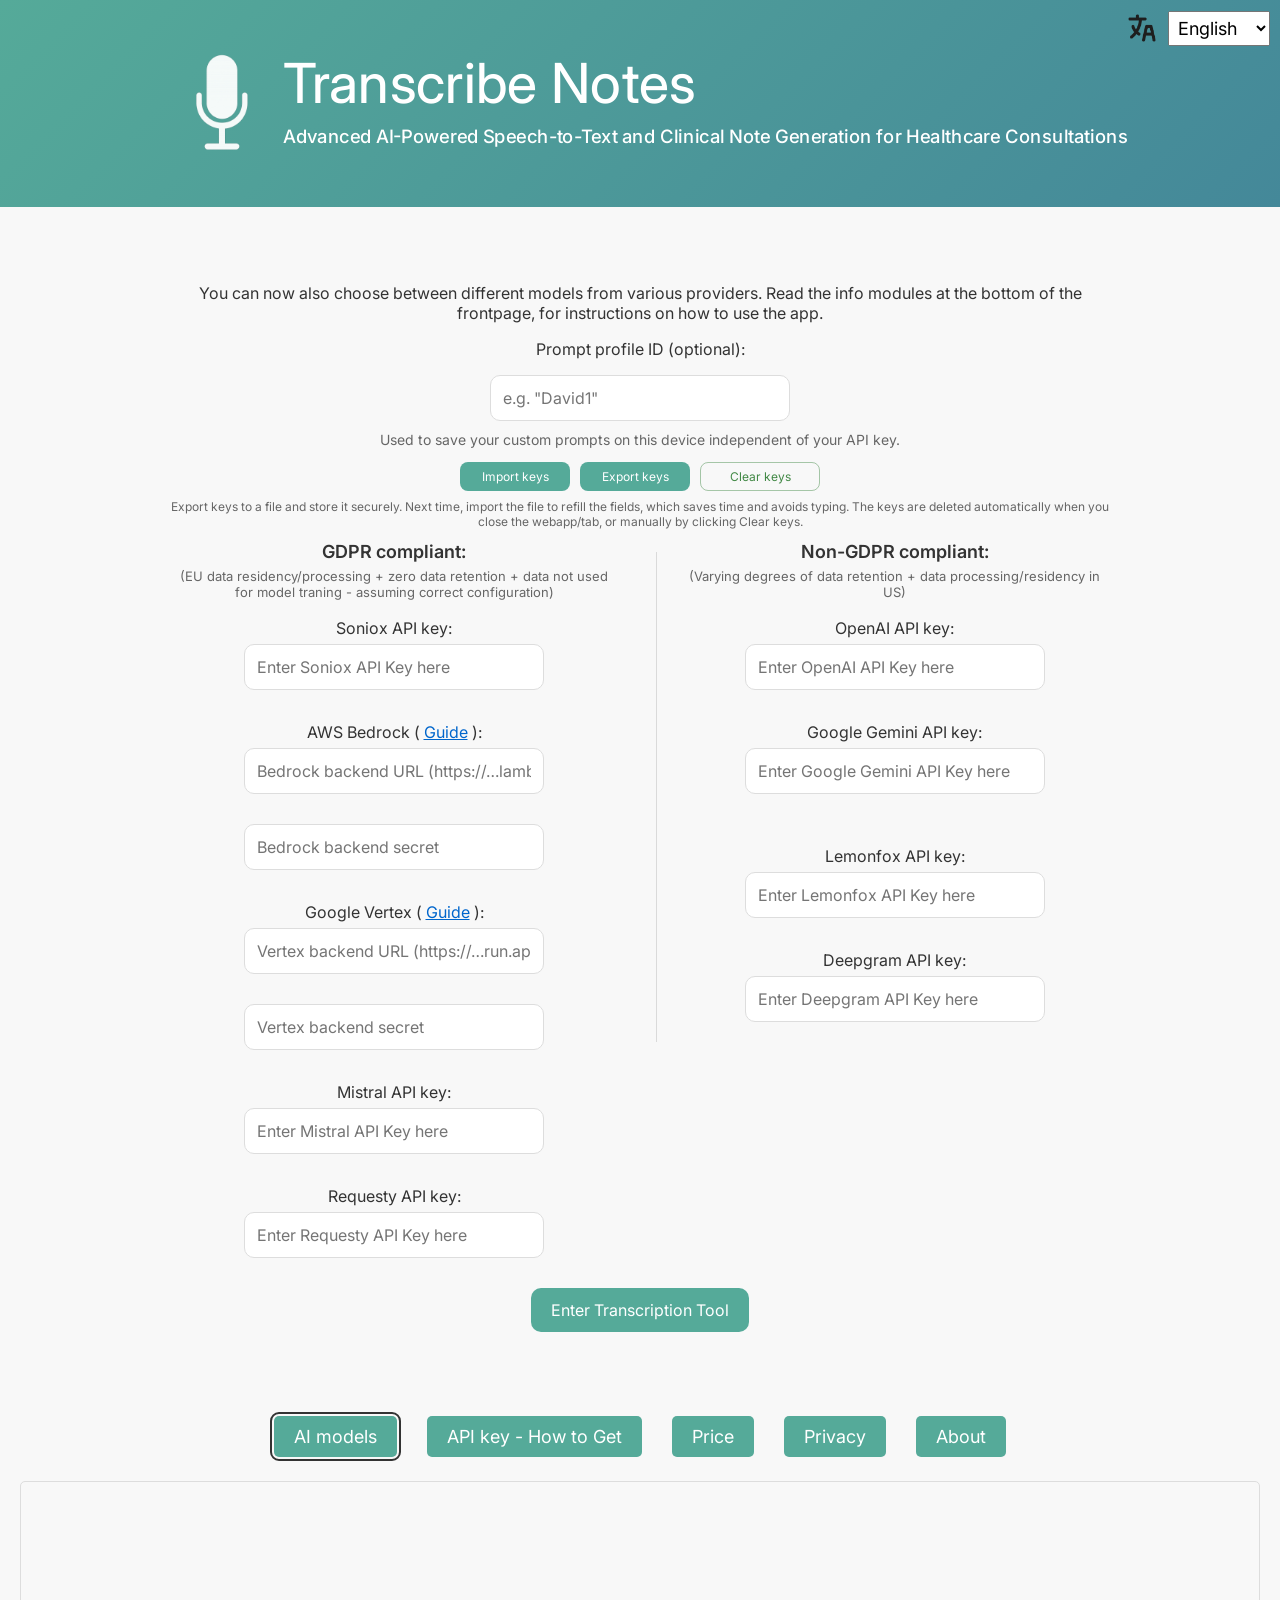
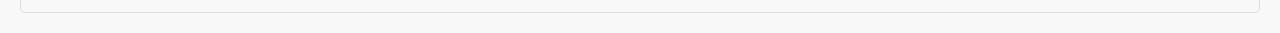
==== index.html @ f217d85d "Add files via upload" ====
<!DOCTYPE html>
<html lang="en">
<head>
  <meta property="og:title" content="Transcribe Notes">
  <meta property="og:description" content="Secure AI-powered transcription and note generation for healthcare consultation. No subscription, just pay per use.">
  <meta property="og:image" content="https://transcribe-notes.netlify.app/Preview.png">
  <meta property="og:url" content="https://transcribe-notes.netlify.app/">
  <meta property="og:type" content="website">
  <meta name="twitter:card" content="summary_large_image">
  <meta name="twitter:title" content="Transcribe Notes">
  <meta name="twitter:description" content="Secure AI-powered transcription and note generation for healthcare consultation. No subscription, just pay per use.">
  <meta name="twitter:image" content="https://transcribe-notes.netlify.app/Preview.png">
  <!-- New: Meta description for crawlers -->
  <meta name="description"
        content="Secure, AI-powered medical transcription and clinical note generation for healthcare professionals. Ideal for documenting hypertension, diabetes, COPD, and medication regimens." />

  <!-- New: Meta keywords (for legacy bidders) -->
  <meta name="keywords"
        content="medical transcription, clinical notes, AI for doctors, pharmaceutical, medications, hypertension, diabetes, COPD, healthcare professional, semaglutide, Ozempic, apixaban, Eliquis, lisdexamfetamine, Aduvanz, omalizumab, Xolair, fremanezumab, Ajovy, rivaroxaban, Xarelto, alirocumab, Praluent, methylphenidate, Ritalin, dapagliflozin, Forxiga, atorvastatin, Lipitor, mirabegron, Betmiga, methotrexate, Metex, valsartan, sakubitril, Entresto, empagliflozin, Jardiance, tree pollen, Itulazax, mesalazine, Asacol, grass pollen, Grazax, erenumab, Aimovig, metoprolol, Selo-Zok, formoterol, glykopyrroniumbromid"/>
  <meta charset="UTF-8">
  <meta name="viewport" content="width=device-width, initial-scale=1.0">
  <meta name="google-site-verification" content="googlecbb704de00a7add2" />
  <title id="page-title">Transcribe Notes – AI Medical Transcription & Clinical Notes for Doctors</title>


  <!-- Import Google Fonts -->
  <link rel="icon" href="./favicon.ico" sizes="any">
  
  <link rel="icon" type="image/png" href="./favicon-16x16.png" sizes="16x16">
  <link rel="apple-touch-icon" href="./apple-touch-icon.png">
  <link href="https://fonts.googleapis.com/css2?family=Vollkorn&display=swap" rel="stylesheet">
  <link href="https://fonts.googleapis.com/css2?family=Roboto:wght@300;400;500&family=Merriweather:wght@300;400&display=swap" rel="stylesheet">
  <link href="https://fonts.googleapis.com/css2?family=Inter:wght@600;700;800&display=swap" rel="stylesheet">
  <link href="https://fonts.googleapis.com/css2?family=Raleway:wght@300&display=swap" rel="stylesheet">
  <link href="https://fonts.googleapis.com/css2?family=Montserrat:wght@600;700;800&display=swap" rel="stylesheet">
  <link href="https://fonts.googleapis.com/css2?family=Inter:wght@400;500;600;700;800&display=swap" rel="stylesheet">
  <link href="https://fonts.googleapis.com/css2?family=Poppins:wght@600;700;800&display=swap" rel="stylesheet">
  <!-- New: JSON-LD schema for medical/pharma context -->
  <script type="application/ld+json">
  {
    "@context": "https://schema.org",
  "@graph": [
      {
        "@type": "Organization",
        "@id": "https://transcribe-notes.netlify.app/#organization",
        "name": "Transcribe Notes",
        "url": "https://transcribe-notes.netlify.app/"
      },
      {
        "@type": "WebSite",
        "@id": "https://transcribe-notes.netlify.app/#website",
        "url": "https://transcribe-notes.netlify.app/",
        "name": "Transcribe Notes",
      "publisher": {
          "@id": "https://transcribe-notes.netlify.app/#organization"
        }
      },
      {
        "@type": "MedicalWebPage",
        "@id": "https://transcribe-notes.netlify.app/#medicalwebpage",
        "url": "https://transcribe-notes.netlify.app/",
        "name": "Transcribe Notes – Medical Transcription for Clinicians",
        "description": "An AI-powered medical transcription and clinical note tool for doctors, covering conditions like hypertension, diabetes, COPD, and medication management."
      },
      {
        "@type": "SoftwareApplication",
        "@id": "https://transcribe-notes.netlify.app/#software",
        "name": "Transcribe Notes",
        "applicationCategory": "MedicalApplication",
        "operatingSystem": "All",
        "description": "Secure AI-powered medical transcription and note generation for healthcare professionals. Supports documentation of medications such as Atorvastatin, Metformin, Seretide.",
        "url": "https://transcribe-notes.netlify.app/",
        "author": {
          "@id": "https://transcribe-notes.netlify.app/#organization"
        },
        "offers": {
          "@type": "Offer",
          "price": "0.00",
         "priceCurrency": "USD"
        },
        "audience": {
         "@type": "Audience",
          "audienceType": "Healthcare Professional"
        },
        "keywords": "semaglutide, Ozempic, apixaban, Eliquis, lisdexamfetamine, Aduvanz, omalizumab, Xolair, fremanezumab, Ajovy, rivaroxaban, Xarelto, alirocumab, Praluent, methylphenidate, Ritalin, dapagliflozin, Forxiga, atorvastatin, Lipitor, mirabegron, Betmiga, methotrexate, Metex, valsartan, sakubitril, Entresto, empagliflozin, Jardiance, tree pollen, Itulazax, mesalazine, Asacol, grass pollen, Grazax, erenumab, Aimovig, metoprolol, Selo-Zok, formoterol"
      }
    ]
  }
  </script>
  <style>
    /* Base styles */
    body {
      font-family: 'Inter', 'Roboto', sans-serif;
      font-weight: 400;
      background-color: #f8f8f8;
      color: #333;
      margin: 0;
      padding: 0;
      text-align: center;
      position: relative;
    }

    /* Make all form UI use the same font as the page text */
    input, select, textarea, button {
      font-family: inherit;
      font-weight: 400;
    }

    /* Most “field header” labels should not look bold */
    label {
      font-family: inherit;
      font-weight: 400;
    }
    header {
      background: linear-gradient(135deg, #5a9 0%, #489 100%);
      color: #fff;
      padding: 40px 20px;
      text-align: center;
      position: relative;
    }

    .header-center {
      display: inline-grid;
      grid-template-columns: auto auto auto; /* mic | title | spacer */
      column-gap: 12px; /* adjust “snugness” here */
      align-items: center;
      position: relative;
      left: 65px; /* move the whole group right; tweak value */
      top: 9px;   /* move the whole group DOWN; tweak value */
      transform: scale(1.15); /* change this: 1.00 normal, 1.05, 1.10, etc */
      transform-origin: center;
    }
    .title-block {
      display: inline-block;
      text-align: left;
      max-width: 900px;
    }
    header h1 {
      font-family: 'Inter', 'Roboto', sans-serif;
      font-weight: 450;
      font-size: 48px;
      line-height: 1.05;
      margin: 0;
      letter-spacing: 0.2px;
    }
    header p {
      font-family: 'Inter', 'Roboto', sans-serif;
      font-weight: 500;
      margin-top: 10px;
    }
    .header-mic {
      width: 82px; /* adjust size here */
      height: auto;
      opacity: 0.95;
      pointer-events: none;
      user-select: none;
    }
    .header-mic-spacer {
      width: 82px; /* adjust size here */
      height: 1px;
    }

    @media (max-width: 850px) {
      .header-mic, .header-mic-spacer { display: none; }
    }
    /* Language Icon & Dropdown */
    #lang-container {
      position: absolute;
      top: 10px;
      right: 10px;
      display: flex;
      align-items: center;
      z-index: 1000;
    }
.accordion-header:first-child {
  outline: 2px solid #333;
  outline-offset: 2px;
}
    #lang-container img {
      width: 36px;
      height: 36px;
      margin-right: 8px;
    }
    #lang-select {
      padding: 5px;
      font-size: 18px;
    }
    .container {
      max-width: 960px;
      margin: 40px auto;
      padding: 20px;
    }
    p {
      font-size: 16px;
    }
    input[type="text"] {
      width: 300px;
      padding: 12px;
      border: 1px solid #ddd;
      border-radius: 10px;
      font-size: 16px;
      box-sizing: border-box;
      margin-bottom: 20px;
    }
    input[type="text"]:focus {
      border-color: #66afe9;
      box-shadow: 0 0 8px rgba(102,175,233,0.6);
      outline: none;
    }
    /* Mask sensitive fields with dots without changing visual appearance */
    input.masked-input {
      -webkit-text-security: disc;
      text-security: disc;
    }

    /* Provider credentials: 2-column layout */
    .provider-columns {
      display: flex;
      justify-content: center;
      align-items: flex-start;
      gap: 32px;
      margin-top: 10px;
    }
    fieldset.provider-column {
      flex: 0 1 460px;
      box-sizing: border-box;
      margin: 0;
      padding: 0 16px;
      border: 0; /* remove default fieldset border */
      min-width: 0; /* prevents overflow in flex containers */
    }
    fieldset.provider-column legend {
      padding: 0;
      margin: 0 0 6px;
      font-size: 18px;
      font-weight: 600;
    }
    .provider-column.non-gdpr {
      border-left: 1px solid rgba(0, 0, 0, 0.12);
      padding-left: 32px;
    }    
    .provider-column .column-footnote {
      margin: 0 0 18px;
      font-size: 13px;
      color: #666;
    }
    .provider-column p {
      margin: 12px 0 6px;
    }
    .credentials-row {
      display: flex;
      gap: 10px;
      flex-wrap: wrap;
      justify-content: center;
    }
    @media (max-width: 900px) {
      .provider-columns {
        flex-direction: column;
        gap: 18px;
      }
      fieldset.provider-column {
        flex-basis: auto;
        max-width: 100%;
      }
      .provider-column.non-gdpr {
        border-left: 0;
        padding-left: 16px;
        border-top: 1px solid rgba(0, 0, 0, 0.12);
        padding-top: 18px;
      }
    }
    button {
      background-color: #5a9;
      color: #fff;
      border: none;
      border-radius: 10px;
      padding: 12px 20px;
      font-size: 16px;
      cursor: pointer;
      transition: background-color 0.3s, transform 0.1s;
      margin: 10px;
    }
    button:hover {
      background-color: #489;
    }
    button:active {
      transform: scale(0.98);
    }
    .keys-io-row {
      display: flex;
      gap: 10px;
      flex-wrap: wrap;
      justify-content: center;
      margin: 10px 0 0 0;
    }
    .keys-io-row button {
      margin: 0; /* override the global 10px to keep the row tight */
    }
    /* Smaller Import/Export buttons only */
    .keys-io-btn {
      padding: 6px 10px;
      font-size: 12px;
      border-radius: 8px;
      min-width: 110px;
    }

    /* Compact Import/Export Keys modals */
    #importKeysModalBackdrop,
    #exportKeysModalBackdrop {
      display: none;
      position: fixed;
      inset: 0;
      background: rgba(0, 0, 0, 0.35);
      z-index: 3500;
      align-items: center;
      justify-content: center;
      padding: 16px;
    }
    #importKeysModalBackdrop.active,
    #exportKeysModalBackdrop.active {
      display: flex;
    }
    #importKeysModal,
    #exportKeysModal {
      width: min(92vw, 460px);
      background: #fff;
      border: 1px solid #ddd;
      border-radius: 14px;
      box-shadow: 0 12px 30px rgba(0, 0, 0, 0.25);
      padding: 14px 16px 16px;
      text-align: left;
    }
    #importKeysModal .mini-modal__header,
    #exportKeysModal .mini-modal__header {
      display: flex;
      align-items: center;
      justify-content: space-between;
      gap: 12px;
      margin-bottom: 10px;
    }
    #importKeysModalTitle,
    #exportKeysModalTitle {
      font-family: inherit;
      font-size: 16px;
      font-weight: 700;
      margin: 0;
    }
    #importKeysModalX,
    #exportKeysModalX {
      border: none;
      background: transparent;
      cursor: pointer;
      font-size: 26px;
      line-height: 1;
      padding: 0 6px;
      color: #d11;
    }
    .mini-modal__option {
      display: block;
      width: 100%;
      text-align: left;
      margin: 0;
    }
    .mini-modal__help {
      margin: 6px 0 12px;
      font-size: 12px;
      color: #555;
      line-height: 1.35;
    }
    .mini-modal__notice {
      margin: 0 0 12px;
      padding: 10px 11px;
      border: 1px solid rgba(72, 153, 153, 0.35);
      border-radius: 10px;
      background: rgba(85, 170, 153, 0.08);
      color: #35484a;
      font-size: 12px;
      line-height: 1.4;
    }
    .mini-modal__field-label {
      display: block;
      margin: 9px 0 5px;
      font-size: 12px;
      color: #444;
    }
    .mini-modal__password {
      width: 100%;
      box-sizing: border-box;
      border: 1px solid #ccc;
      border-radius: 10px;
      padding: 10px;
      font: inherit;
      font-size: 14px;
    }
    .mini-modal__password:focus {
      border-color: #66afe9;
      box-shadow: 0 0 6px rgba(102, 175, 233, 0.45);
      outline: none;
    }
    #importKeysJsonText {
      width: 100%;
      box-sizing: border-box;
      border: 1px solid #ccc;
      border-radius: 10px;
      padding: 10px;
      font-family: ui-monospace, SFMono-Regular, Menlo, Monaco, Consolas, "Liberation Mono", "Courier New", monospace;
      font-size: 12px;
      resize: vertical;
      min-height: 110px;
      max-height: 240px;
    }
    .mini-modal__actions {
      display: flex;
      gap: 10px;
      justify-content: flex-end;
      margin-top: 12px;
      flex-wrap: wrap;
    }
    /* Discreet "ghost" button for Clear keys */
    .keys-io-btn--ghost-green {
      background: transparent;
      color: #2e7d32;
      border: 1px solid rgba(46, 125, 50, 0.45);
      display: inline-flex;
      align-items: center;
      justify-content: center;
      gap: 6px;
      min-width: 120px;
      opacity: 0.9;
    }
    .keys-io-btn--ghost-green:hover {
      /* Overrides the global button:hover background */
      background-color: rgba(46, 125, 50, 0.10);
      opacity: 1;
    }
    .keys-io-btn--ghost-green .btn-icon {
      font-size: 14px;
      line-height: 1;
    }
    #keysIoHint {
      font-size: 12px;
      color: #666;
      margin-top: 8px;
    }
    #keysIoStatus {
      font-size: 12px;
      margin-top: 6px;
    }
    .ad-revenue-message {
      margin-top: 20px;
      font-size: 18px;
      font-weight: bold;
      color: #555;
      display: none !important; /* TEMP: hide ad-revenue message */
    }
   /* New Horizontal Accordion (Tabbed Interface) */
    .accordion {
      margin: 20px auto;
      /* make this section wider so 5 tabs fit without wrapping/scrolling */
      max-width: 1280px;              /* tweak: 1100 / 1200 / 1400 */
      width: calc(100% - 40px);       /* keeps nice side padding on small screens */
    }
    .accordion-headers {
      display: flex;
      justify-content: center;
      gap: 10px;
      margin-bottom: 10px;
     flex-wrap: nowrap;           /* keep all 5 on ONE line */
     overflow-x: auto;            /* if too tight, scroll instead of wrapping */
     -webkit-overflow-scrolling: touch;
     padding: 4px 0;              /* tiny vertical breathing room */
    }
    .accordion-header {
      background-color: #5a9;
      color: #fff;
      padding: 10px 20px;
      border: none;
      cursor: pointer;
      font-size: 18px;
      border-radius: 5px;
      transition: background-color 0.3s;
    white-space: nowrap;
    flex: 0 0 auto;
    }

    /* Slightly tighter tabs on smaller screens */
    @media (max-width: 900px) {
      .accordion-header {
        padding: 8px 14px;
        font-size: 16px;
      }
    }
    .accordion-header:hover {
      background-color: #489;
    }
    .accordion-header.active {
      background-color: #489;
    }
    /* New CSS for the API Guide Button */
    #apiGuideButton {
      border: 2px solid #333;
      box-shadow: 0 0 4px rgba(0, 0, 0, 0.1);
    }
    .accordion-content-container {
      border: 1px solid #ddd;
      border-radius: 5px;
      padding: 15px;
      text-align: left;
      min-height: 100px;
    }
    .accordion-hidden-content {
      display: none;
   }
  
    /* AWS Bedrock Guide Modal (opened from the "Guide" link next to AWS Bedrock) */
    #bedrockGuideView {
      display: none;
      position: fixed;
      top: 10%;
      left: 10%;
      width: 80%;
      height: 80%;
      background: white;
      border: 2px solid #ccc;
      padding: 20px;
      overflow-y: auto;
      z-index: 3000;
      text-align: left; /* override body { text-align: center; } */
    }
    #bedrockGuideView.active {
      display: block;
    }
    #bedrockGuideView .header-row {
      display: flex;
      align-items: center;
      justify-content: space-between;
      gap: 12px;
      position: sticky;
      top: 0;
      background: white;
      padding-bottom: 10px;
      margin-bottom: 10px;
      border-bottom: 1px solid #eee;
    }
    #bedrockGuideClose {
      /* Keep the close button visible while scrolling inside the modal */
      position: sticky;
      top: 12px;
      float: right;
      font-size: 30px;
      line-height: 1;
      border: none;
      background: transparent;
      color: #d11;            /* RED so it's visible on white */
      cursor: pointer;
      padding: 0 6px;
      margin: 0;              /* global button adds margin */
      z-index: 3001;          /* ensure it's above content */
    }
    /* Prevent the floated close button from affecting the layout below */
    #bedrockGuideHeading {
      clear: both;
    }
    #bedrockGuideClose:hover {
      opacity: 0.8;
    }
    #bedrockGuideText {
      white-space: pre-wrap;
      font-family: 'Inter', 'Roboto', sans-serif;
      font-size: 14px;
      line-height: 1.4;
      margin: 0;
      text-align: left; /* ensure wrapped lines start at left edge */
     }

    /* Inline "Guide" buttons should look like links (and must NOT navigate / change hash) */
    .inline-guide-link {
      background: transparent;
      border: 0;
      padding: 0;
      margin: 0;
      border-radius: 0;
      color: #06c;
      text-decoration: underline;
      cursor: pointer;
      font: inherit;
      line-height: inherit;
      transition: none;
    }
    .inline-guide-link:hover { opacity: 0.85; }

    /* Google Vertex Guide Modal (opened from the "Guide" link next to Google Vertex) */
    #vertexGuideView {
      display: none;
      position: fixed;
      top: 10%;
      left: 10%;
      width: 80%;
      height: 80%;
      background: white;
      border: 2px solid #ccc;
      padding: 20px;
      overflow-y: auto;
      z-index: 3002;
      text-align: left; /* override body { text-align: center; } */
    }
    #vertexGuideView.active {
      display: block;
    }
    #vertexGuideClose {
      position: sticky;
      top: 12px;
      float: right;
      font-size: 30px;
      line-height: 1;
      border: none;
      background: transparent;
      color: #d11;
      cursor: pointer;
      padding: 0 6px;
      margin: 0;
      z-index: 3003;
    }
    #vertexGuideClose:hover {
      opacity: 0.8;
    }
    #vertexGuideText {
      white-space: pre-wrap;
      font-family: inherit;
      font-size: 14px;
      line-height: 1.4;
      margin: 0;
      text-align: left; /* ensure wrapped lines start at left edge */
    }

</style>
 
</head>
<body>
  <script>
    // OAuth popup callback. The authorization code is returned only to the
    // same-origin opener and is exchanged there with PKCE (no client secret).
    (() => {
      const params = new URLSearchParams(window.location.search);
      const state = params.get("state") || "";
      const isMicrosoftCallback = state.startsWith("whisper-ms-") &&
        (params.has("code") || params.has("error"));
      if (!isMicrosoftCallback || !window.opener || window.opener === window) return;

      window.opener.postMessage({
        type: "whisper-microsoft-oauth-callback",
        state,
        code: params.get("code") || "",
        error: params.get("error") || "",
        errorDescription: params.get("error_description") || ""
      }, window.location.origin);
      window.close();
    })();
  </script>

  <!-- Language Dropdown -->
  <div id="lang-container">
    <img src="language-icon.png" alt="Language Icon">
    <select id="lang-select">
      <option value="en">English</option>
      <option value="no">Norsk</option>
      <option value="sv">Svenska</option>
      <option value="de">Deutsch</option>
      <option value="fr">Français</option>
      <option value="it">Italiano</option>
    </select>
  </div>
  
  <header>    
    <div class="header-center">
      <img class="header-mic" src="mic-icon.png" alt="" aria-hidden="true">
      <div class="title-block">
        <h1 id="header-title">Transcribe Notes</h1>
        <p id="header-subtitle">Advanced AI-Powered Speech-to-Text & Clinical Note Generation for Healthcare Consultations</p>
      </div>
      <div class="header-mic-spacer" aria-hidden="true"></div>
    </div>
  </header>
  
  <div class="container">
    <!-- This text is replaced by the language file (e.g. "Dont have an API-key yet? ...") -->
    <p id="start-text">To get started, please enter your OpenAI API key:</p>

    <!-- New: Prompt Profile ID (optional) -->
    <p id="prompt-profile-label">Prompt profile ID (optional):</p>
    <input
      type="text"
      id="promptProfileInput"
      placeholder='e.g. "David1"'
      autocomplete="off"
    >
    <p id="prompt-profile-hint" style="font-size: 14px; color: #666; margin-top: -10px;">
      Used to save your custom prompts on this device, independent of your API key.
    </p>

    <div class="keys-io-row">
      <button type="button" id="importKeysBtn" class="keys-io-btn">Import keys</button>
      <button type="button" id="exportKeysBtn" class="keys-io-btn">Export keys</button>
      <button
        type="button"
        id="clearKeysBtn"
        class="keys-io-btn keys-io-btn--ghost-green"
        title="Clears key/secret/url fields (does not affect Prompt profile)"
      >
        <span>Clear keys</span>
      </button>
      <input type="file" id="importKeysFile" accept="application/json" style="display:none">
    </div>

    <!-- Compact Export Keys modal -->
    <div id="exportKeysModalBackdrop" aria-hidden="true">
      <div id="exportKeysModal" role="dialog" aria-modal="true" aria-labelledby="exportKeysModalTitle">
        <div class="mini-modal__header">
          <div id="exportKeysModalTitle">Export keys</div>
          <button type="button" id="exportKeysModalX" aria-label="Close">×</button>
        </div>

        <div id="exportKeysModalChoice">
          <button type="button" id="exportChoiceJson" class="keys-io-btn mini-modal__option">
            Export as JSON file
          </button>
          <div class="mini-modal__help">
            Saves the same JSON file as before on this device. The file contains readable keys, so store it securely.
          </div>

          <button type="button" id="exportChoiceOneDrive" class="keys-io-btn mini-modal__option">
            Export to my OneDrive
          </button>
          <div class="mini-modal__help">
            Sign in with your personal Microsoft account. The keys are encrypted in this browser before one backup file is saved in your own OneDrive. A new export replaces the previous OneDrive backup.
          </div>
        </div>

        <div id="exportKeysModalOneDrive" style="display:none">
          <div class="mini-modal__notice">
            Create a separate encryption password. It is never uploaded or stored by this app. If you forget it, the OneDrive backup cannot be restored. Saving again replaces any previous backup.
          </div>
          <label class="mini-modal__field-label" for="exportOneDrivePassword">Encryption password (minimum 10 characters)</label>
          <input type="password" id="exportOneDrivePassword" class="mini-modal__password" autocomplete="new-password">
          <label class="mini-modal__field-label" for="exportOneDrivePasswordConfirm">Repeat password</label>
          <input type="password" id="exportOneDrivePasswordConfirm" class="mini-modal__password" autocomplete="new-password">
          <div class="mini-modal__actions">
            <button type="button" id="exportOneDriveSaveBtn" class="keys-io-btn">Save to OneDrive</button>
            <button type="button" id="exportOneDriveBackBtn" class="keys-io-btn keys-io-btn--ghost-green">Back</button>
          </div>
        </div>
      </div>
    </div>

    <!-- Compact Import Keys modal -->
    <div id="importKeysModalBackdrop" aria-hidden="true">
      <div id="importKeysModal" role="dialog" aria-modal="true" aria-labelledby="importKeysModalTitle">
        <div class="mini-modal__header">
          <div id="importKeysModalTitle">Import keys</div>
          <button type="button" id="importKeysModalX" aria-label="Close">×</button>
        </div>

        <!-- Step 1: Choose JSON or OneDrive -->
        <div id="importKeysModalChoice">
          <button type="button" id="importChoiceJson" class="keys-io-btn mini-modal__option">
            Import from JSON
          </button>
          <div class="mini-modal__help">
            Use the existing method: choose a keys JSON file from this device or paste its contents.
          </div>

          <button type="button" id="importChoiceOneDrive" class="keys-io-btn mini-modal__option">
            Import from my OneDrive
          </button>
          <div class="mini-modal__help">
            Sign in with the same personal Microsoft account and enter the encryption password. You must previously have exported a backup to OneDrive.
          </div>
        </div>

        <!-- Step 2a: Existing JSON choices -->
        <div id="importKeysModalJsonChoice" style="display:none">
          <button type="button" id="importChoiceFile" class="keys-io-btn mini-modal__option">
            Choose JSON file
          </button>
          <div class="mini-modal__help">
            Choose a keys .json file from this device. Keys are stored only in this tab (session storage).
          </div>

          <button type="button" id="importChoicePaste" class="keys-io-btn mini-modal__option">
            Paste JSON content
          </button>
          <div class="mini-modal__help">
            Open the JSON in Dropbox or a similar service, copy the contents and paste it here.
          </div>
          <div class="mini-modal__actions">
            <button type="button" id="importJsonBackBtn" class="keys-io-btn keys-io-btn--ghost-green">Back</button>
          </div>
        </div>

        <!-- Step 2b: Paste JSON -->
        <div id="importKeysModalPaste" style="display:none">
          <textarea id="importKeysJsonText" placeholder='Paste JSON here (example: {"data": {...}})'></textarea>
          <div class="mini-modal__actions">
            <button type="button" id="importKeysFetchBtn" class="keys-io-btn">Fetch</button>
            <button type="button" id="importPasteBackBtn" class="keys-io-btn keys-io-btn--ghost-green">Back</button>
          </div>
        </div>

        <!-- Step 2c: Encrypted OneDrive backup -->
        <div id="importKeysModalOneDrive" style="display:none">
          <div class="mini-modal__notice">
            This downloads the encrypted backup from your own OneDrive. A OneDrive backup must already have been created from Export keys. The password is used only in this browser.
          </div>
          <label class="mini-modal__field-label" for="importOneDrivePassword">Encryption password</label>
          <input type="password" id="importOneDrivePassword" class="mini-modal__password" autocomplete="current-password">
          <div class="mini-modal__actions">
            <button type="button" id="importOneDriveFetchBtn" class="keys-io-btn">Import from OneDrive</button>
            <button type="button" id="importOneDriveBackBtn" class="keys-io-btn keys-io-btn--ghost-green">Back</button>
          </div>
        </div>
      </div>
    </div>
    <p id="keysIoHint">
      Export keys to a file and store it securely. Next time, import the file to refill the fields, which saves time and avoids retyping.
    </p>
    <p id="keysIoStatus" aria-live="polite"></p>

    <!-- Provider credentials (two columns) -->
    <div class="provider-columns" id="provider-columns">
      <!-- GDPR compliant -->
      <fieldset class="provider-column gdpr">
        <legend><span id="gdpr-column-title">GDPR compliant:</span></legend>
        <p class="column-footnote" id="gdpr-column-footnote">(Full EU data residency/processing + zero data retention)</p>

        <!-- New (Phase 1): Optional Soniox API Key -->
        <p id="soniox-text">Soniox API key:</p>
        <input type="text" id="sonioxKeyInput" placeholder="Enter Soniox API Key here" autocomplete="off" class="masked-input">
        <br>
      
        <!-- New: AWS Bedrock proxy configuration (per-user) -->
        <p id="bedrock-text">
          AWS Bedrock (
          <button
            type="button"
            id="bedrock-guide-link"
            class="inline-guide-link"
          >Guide</button>
          ):
        </p>
        <div class="credentials-row">
          <input
            type="text"
            id="bedrockBackendUrlInput"
            placeholder="Bedrock backend URL (https://…lambda-url.eu-north-1.on.aws/)"
            autocomplete="off"
            class="masked-input"
          >
          <input
            type="text"
            id="bedrockBackendSecretInput"
            placeholder="Bedrock backend secret"
            autocomplete="off"
            class="masked-input"
          >
        </div>

        <!-- New: Vertex Cloud Run configuration (per-user) -->
        <p id="vertex-text">
          Google Vertex (
          <button
            type="button"
            id="vertex-guide-link"
            class="inline-guide-link"
          >Guide</button>
          ):
        </p>
        <div class="credentials-row">
          <input
            type="text"
            id="vertexBackendUrlInput"
            placeholder="Vertex backend URL (https://…run.app)"
            autocomplete="off"
            class="masked-input"
          >
          <input
            type="text"
            id="vertexBackendSecretInput"
            placeholder="Vertex backend secret"
            autocomplete="off"
            class="masked-input"
          >
        </div>
        <!-- New: Optional Mistral (Voxtral) API Key -->
        <p id="mistral-text">Mistral API key:</p>
        <input type="text" id="mistralKeyInput" placeholder="Enter Mistral API Key here" autocomplete="off" class="masked-input">
        <br>

        <!-- Optional Requesty API Key (EU router; used for Claude Opus 5 Stockholm + other EU-hosted models) -->
        <p id="requesty-text">Requesty API key:</p>
        <input type="text" id="requestyKeyInput" placeholder="Enter Requesty API Key here" autocomplete="off" class="masked-input">
        <br>
      </fieldset>

      <!-- Non-GDPR compliant -->
      <fieldset class="provider-column non-gdpr">
        <legend><span id="nongdpr-column-title">Non-GDPR compliant:</span></legend>
        <p class="column-footnote" id="nongdpr-column-footnote">(Varying degrees of data retention + data processing/residency in US)</p>

        <!-- New explicit label above the OpenAI field -->
        <p id="openai-label">OpenAI API key:</p>
        <input type="text" id="apiKeyInput" placeholder="Enter API Key here" autocomplete="off" class="masked-input">
        <br>

        <!-- New: Optional Google Gemini / Vertex Credentials -->
        <p id="gemini-text">Google Gemini API key:</p>
        <div class="credentials-row">
          <input
            type="text"
            id="geminiKeyInput"
            placeholder="Enter Google Gemini API Key here"
            autocomplete="off"
            class="masked-input"
          >
        </div>
        <br>

        <!-- New: Optional Lemonfox API Key -->
        <p id="lemonfox-text">Lemonfox API key:</p>
        <input type="text" id="lemonfoxKeyInput" placeholder="Enter Lemonfox API Key here" autocomplete="off" class="masked-input">
        <br>
      
        <!-- New: Optional Deepgram API Key -->
        <p id="deepgram-text">Deepgram API key:</p>
        <input type="text" id="deepgramKeyInput" placeholder="Enter Deepgram API Key here" autocomplete="off" class="masked-input">
        <br>
      </fieldset>
    </div>
    
    <button id="enterTranscriptionBtn">Enter Transcription Tool</button>
    <br>
    <p class="ad-revenue-message" id="ad-revenue-message">
      As this website is free to use and relies solely on ad revenue, please consent to personalized ads to help support the service.
    </p>
    <div id="offerText"></div>
  </div>

  <!-- New Horizontal Accordion -->
  <div class="accordion">
    <div class="accordion-headers">
      <button class="accordion-header" data-content-id="modelsModalText">AI-models</button>
      <button class="accordion-header" data-content-id="guide-p1">API Guide</button>
      <button class="accordion-header" data-content-id="priceModalText">Price Information</button>
      <button class="accordion-header" data-content-id="securityModalText">Security Information</button>
      <button class="accordion-header" data-content-id="aboutModalText">About</button>
    </div>
    <div class="accordion-content-container">
      <!-- Active content will be displayed here -->
    </div>
  </div>

  <!-- Hidden Content Containers for Accordion -->
  <div id="modelsModalText" class="accordion-hidden-content">
    <!-- AI-models content (placeholder) -->
    <div id="modelsModalText-content">test, test</div>
  </div>
  <div id="guide-p1" class="accordion-hidden-content">
    <!-- API Guide content will be injected here -->
    <div id="guide-p1-content"></div>
  </div>
  <div id="priceModalText" class="accordion-hidden-content">
    <!-- Price Information content will be injected here -->
    <div id="priceModalText-content"></div>
  </div>
  <div id="securityModalText" class="accordion-hidden-content">
    <!-- Security Information content will be injected here -->
    <div id="securityModalText-content"></div>
  </div>
  <div id="aboutModalText" class="accordion-hidden-content">
    <!-- About content will be injected here -->
    <div id="aboutModalText-content"></div>
  </div>

  <!-- Inline Script for API Key Handling and Consent -->
  <script type="module">
    import { PromptManager } from "./js/promptManager.js";

    // Helper function to set a cookie
    function setCookie(name, value, days) {
      var expires = "";
      if (days) {
        var date = new Date();
        date.setTime(date.getTime() + (days*24*60*60*1000));
        expires = "; expires=" + date.toUTCString();
      }
      document.cookie = name + "=" + (value || "")  + expires + "; path=/";
    }

    // Phase 1: Store all keys on click; keep OpenAI as default user_api_key (no validation).
    (function wireEnterButtonOnce() {
      var btn = document.getElementById("enterTranscriptionBtn");
      if (!btn) return;
      if (btn._multiKeyWired) return;  // guard against double-binding
      btn._multiKeyWired = true;

      btn.addEventListener("click", function () {
        var promptProfileId      = ((document.getElementById("promptProfileInput")      || {}).value || "").trim();
        var openaiKey            = ((document.getElementById("apiKeyInput")             || {}).value || "").trim();
        var sonioxKey            = ((document.getElementById("sonioxKeyInput")          || {}).value || "").trim();
        var lemonKey             = ((document.getElementById("lemonfoxKeyInput")        || {}).value || "").trim();
        var mistralKey           = ((document.getElementById("mistralKeyInput")         || {}).value || "").trim();
        var deepgramKey          = ((document.getElementById("deepgramKeyInput")        || {}).value || "").trim();
        var geminiKey            = ((document.getElementById("geminiKeyInput")           || {}).value || "").trim();
        var requestyKey          = ((document.getElementById("requestyKeyInput")         || {}).value || "").trim();
        var vertexBackendUrl     = ((document.getElementById("vertexBackendUrlInput")    || {}).value || "").trim();
        var vertexBackendSecret  = ((document.getElementById("vertexBackendSecretInput") || {}).value || "").trim();
        var bedrockBackendUrl   = ((document.getElementById("bedrockBackendUrlInput")   || {}).value || "").trim();
        var bedrockBackendSecret= ((document.getElementById("bedrockBackendSecretInput")|| {}).value || "").trim();


        // Store all keys (even if empty) for later provider selection
        sessionStorage.setItem("openai_api_key", openaiKey);
        sessionStorage.setItem("soniox_api_key", sonioxKey);
        sessionStorage.setItem("lemonfox_api_key", lemonKey);
        sessionStorage.setItem("mistral_api_key", mistralKey);
        sessionStorage.setItem("deepgram_api_key", deepgramKey);
        sessionStorage.setItem("gemini_api_key", geminiKey);
        sessionStorage.setItem("requesty_api_key", requestyKey);
        sessionStorage.setItem("vertex_backend_url", vertexBackendUrl);
        sessionStorage.setItem("vertex_backend_secret", vertexBackendSecret);
        sessionStorage.setItem("bedrock_backend_url", bedrockBackendUrl);
        sessionStorage.setItem("bedrock_backend_secret", bedrockBackendSecret);
        
        // Back-compat: default active key remains OpenAI for now
        sessionStorage.setItem("user_api_key", openaiKey);

        // Consent cookie (kept as before, but now only set once here)
        setCookie("user_consent", "accepted", 365);


        // Prompt profile persistence + legacy prompt migration are centralized in PromptManager.
        // Important: do this AFTER storing sessionStorage.openai_api_key so legacy migration
        // can read the correct legacy namespace if the user is moving from key-scoped prompts.
        try {
          if (typeof PromptManager?.commitPromptProfileInput === "function") {
            PromptManager.commitPromptProfileInput(promptProfileId);
          } else if (typeof PromptManager?.setPromptProfileId === "function") {
            PromptManager.setPromptProfileId(promptProfileId);
          } else if (promptProfileId) {
            localStorage.setItem("prompt_profile_id", promptProfileId);
          } else {
            localStorage.removeItem("prompt_profile_id");
          }
        } catch {}
        
        // Proceed to the transcription tool regardless of empties
        window.location.href = "transcribe.html";
      });
    })();

  document.addEventListener("DOMContentLoaded", function() {
    const enterTranscriptionBtn    = document.getElementById("enterTranscriptionBtn");
    const promptProfileInput       = document.getElementById("promptProfileInput");
    const apiKeyInput              = document.getElementById("apiKeyInput");
    const sonioxKeyInput           = document.getElementById("sonioxKeyInput");
    const lemonfoxKeyInput         = document.getElementById("lemonfoxKeyInput");
    const mistralKeyInput          = document.getElementById("mistralKeyInput");
    const deepgramKeyInput         = document.getElementById("deepgramKeyInput");
    const geminiKeyInput           = document.getElementById("geminiKeyInput");
    const requestyKeyInput         = document.getElementById("requestyKeyInput");
    const vertexBackendUrlInput    = document.getElementById("vertexBackendUrlInput");
    const vertexBackendSecretInput = document.getElementById("vertexBackendSecretInput");
    const bedrockBackendUrlInput    = document.getElementById("bedrockBackendUrlInput");
    const bedrockBackendSecretInput = document.getElementById("bedrockBackendSecretInput");

    // 0) Hydrate prompt profile input from centralized PromptManager storage (device persistent)
    if (promptProfileInput) {
      try {
        if (typeof PromptManager?.hydratePromptProfileInput === "function") {
          PromptManager.hydratePromptProfileInput(promptProfileInput);
        } else {
          const storedProfile = (typeof PromptManager?.getPromptProfileId === "function")
            ? (PromptManager.getPromptProfileId() || "").trim()
            : ((localStorage.getItem("prompt_profile_id") || "").trim());
          if (storedProfile && !promptProfileInput.value) promptProfileInput.value = storedProfile;
        }
      } catch {}
    }


    // 1) Prefill all fields from sessionStorage (keys only live for this tab)
    if (apiKeyInput) {
      const storedOpenai = sessionStorage.getItem("openai_api_key") || "";
      if (storedOpenai && !apiKeyInput.value) apiKeyInput.value = storedOpenai;
    }
    if (sonioxKeyInput) {
      const storedSoniox = sessionStorage.getItem("soniox_api_key") || "";
      if (storedSoniox && !sonioxKeyInput.value) sonioxKeyInput.value = storedSoniox;
    }
    if (lemonfoxKeyInput) {
      const storedLemon = sessionStorage.getItem("lemonfox_api_key") || "";
      if (storedLemon && !lemonfoxKeyInput.value) lemonfoxKeyInput.value = storedLemon;
    }
    if (mistralKeyInput) {
      const storedMistral = sessionStorage.getItem("mistral_api_key") || "";
      if (storedMistral && !mistralKeyInput.value) mistralKeyInput.value = storedMistral;
    }
    if (deepgramKeyInput) {
      const storedDeepgram = sessionStorage.getItem("deepgram_api_key") || "";
      if (storedDeepgram && !deepgramKeyInput.value) deepgramKeyInput.value = storedDeepgram;
    }
    if (geminiKeyInput) {
      const storedGemini = sessionStorage.getItem("gemini_api_key") || "";
      if (storedGemini && !geminiKeyInput.value) geminiKeyInput.value = storedGemini;
    }
    if (requestyKeyInput) {
      const storedRequesty = sessionStorage.getItem("requesty_api_key") || "";
      if (storedRequesty && !requestyKeyInput.value) requestyKeyInput.value = storedRequesty;
    }
    // Vertex backend URL / secret
    if (vertexBackendUrlInput) {
      const storedUrl = sessionStorage.getItem("vertex_backend_url") || "";
      if (storedUrl && !vertexBackendUrlInput.value) vertexBackendUrlInput.value = storedUrl;
    }
    if (vertexBackendSecretInput) {
      const storedSecret = sessionStorage.getItem("vertex_backend_secret") || "";
      if (storedSecret && !vertexBackendSecretInput.value) vertexBackendSecretInput.value = storedSecret;
    }

    // Bedrock backend URL / secret
    if (bedrockBackendUrlInput) {
      const storedUrl = sessionStorage.getItem("bedrock_backend_url") || "";
      if (storedUrl && !bedrockBackendUrlInput.value) bedrockBackendUrlInput.value = storedUrl;
    }
    if (bedrockBackendSecretInput) {
      const storedSecret = sessionStorage.getItem("bedrock_backend_secret") || "";
      if (storedSecret && !bedrockBackendSecretInput.value) bedrockBackendSecretInput.value = storedSecret;
    }

    // Import/Export key bundles: existing JSON flow + encrypted OneDrive backup.
    const exportKeysBtn  = document.getElementById("exportKeysBtn");
    const importKeysBtn  = document.getElementById("importKeysBtn");
    const clearKeysBtn   = document.getElementById("clearKeysBtn");
    const importKeysFile = document.getElementById("importKeysFile");
    const keysIoStatus   = document.getElementById("keysIoStatus");

    const MICROSOFT_CLIENT_ID = "bec616c7-9967-4a96-b169-7cd2be16e9ac";
    const MICROSOFT_AUTHORITY = "https://login.microsoftonline.com/consumers/oauth2/v2.0";
    const MICROSOFT_SCOPES = ["Files.ReadWrite.AppFolder"];
    const ONEDRIVE_BACKUP_FILENAME = "whisper-keys-backup.enc.json";
    const ONEDRIVE_BACKUP_SCHEMA = "whisper.keys.onedrive.encrypted";
    const ONEDRIVE_BACKUP_VERSION = 1;
    const ONEDRIVE_KDF_ITERATIONS = 250000;

    const KEY_FIELDS = [
      { id: "apiKeyInput",               storageKey: "openai_api_key" },
      { id: "sonioxKeyInput",            storageKey: "soniox_api_key" },
      { id: "lemonfoxKeyInput",          storageKey: "lemonfox_api_key" },
      { id: "mistralKeyInput",           storageKey: "mistral_api_key" },
      { id: "deepgramKeyInput",          storageKey: "deepgram_api_key" },
      { id: "geminiKeyInput",            storageKey: "gemini_api_key" },
      { id: "requestyKeyInput",          storageKey: "requesty_api_key" },
      { id: "vertexBackendUrlInput",     storageKey: "vertex_backend_url" },
      { id: "vertexBackendSecretInput",  storageKey: "vertex_backend_secret" },
      { id: "bedrockBackendUrlInput",    storageKey: "bedrock_backend_url" },
      { id: "bedrockBackendSecretInput", storageKey: "bedrock_backend_secret" }
    ];

    function setKeysIoStatus(message, isError) {
      if (!keysIoStatus) return;
      keysIoStatus.textContent = message || "";
      keysIoStatus.style.color = isError ? "#b00020" : "#2e7d32";
    }

    function buildKeyBundle() {
      const data = {};
      KEY_FIELDS.forEach(({ id, storageKey }) => {
        const el = document.getElementById(id);
        const val = (el && typeof el.value === "string") ? el.value.trim() : "";
        data[storageKey] = val;
      });
      return {
        schema: "whisper-dev.keys",
        version: 1,
        createdAt: new Date().toISOString(),
        data
      };
    }

    function applyKeyBundle(bundle) {
      if (!bundle) throw new Error("Empty file");

      // Support both {data:{...}} and legacy flat {openai_api_key:"..."} shapes.
      const data = (bundle.data && typeof bundle.data === "object") ? bundle.data : bundle;

      KEY_FIELDS.forEach(({ id, storageKey }) => {
        if (!(storageKey in data)) return;
        const el = document.getElementById(id);
        if (el && typeof data[storageKey] === "string") {
          el.value = data[storageKey];
        }
        try { sessionStorage.setItem(storageKey, (data[storageKey] || "").toString()); } catch {}
      });

      // Back-compat: default active key remains OpenAI.
      try { sessionStorage.setItem("user_api_key", (data.openai_api_key || "").toString()); } catch {}
    }

    function clearAllKeyFields() {
      const ok = window.confirm(
        "Clear all key/secret/url fields and remove them from this tab’s session-storage?"
      );
      if (!ok) return;

      KEY_FIELDS.forEach(({ id, storageKey }) => {
        const el = document.getElementById(id);
        if (el && typeof el.value === "string") el.value = "";
        try { sessionStorage.removeItem(storageKey); } catch {}
      });
      try { sessionStorage.removeItem("user_api_key"); } catch {}
      setKeysIoStatus("Cleared keys from fields and session.", false);
    }

    async function exportKeysToJsonFile() {
      const pretty = JSON.stringify(buildKeyBundle(), null, 2);
      const now = new Date();
      const y = now.getFullYear();
      const m = String(now.getMonth() + 1).padStart(2, "0");
      const d = String(now.getDate()).padStart(2, "0");
      const filename = `whisper-keys-${y}${m}${d}.json`;

      if (typeof window.showSaveFilePicker === "function") {
        const handle = await window.showSaveFilePicker({
          suggestedName: filename,
          types: [{ description: "JSON", accept: { "application/json": [".json"] } }]
        });
        const writable = await handle.createWritable();
        await writable.write(pretty);
        await writable.close();
      } else {
        const blob = new Blob([pretty], { type: "application/json" });
        const url = URL.createObjectURL(blob);
        const a = document.createElement("a");
        a.href = url;
        a.download = filename;
        document.body.appendChild(a);
        a.click();
        a.remove();
        URL.revokeObjectURL(url);
      }
      setKeysIoStatus("Exported keys file. Store it somewhere safe.", false);
    }

    function bytesToBase64(bytes) {
      let binary = "";
      const chunkSize = 0x8000;
      for (let i = 0; i < bytes.length; i += chunkSize) {
        binary += String.fromCharCode(...bytes.subarray(i, i + chunkSize));
      }
      return btoa(binary);
    }

    function base64ToBytes(value) {
      const binary = atob(value);
      const bytes = new Uint8Array(binary.length);
      for (let i = 0; i < binary.length; i += 1) bytes[i] = binary.charCodeAt(i);
      return bytes;
    }

    function bytesToBase64Url(bytes) {
      return bytesToBase64(bytes).replace(/\+/g, "-").replace(/\//g, "_").replace(/=+$/g, "");
    }

    function randomBytes(length) {
      const bytes = new Uint8Array(length);
      crypto.getRandomValues(bytes);
      return bytes;
    }

    async function deriveOneDriveKey(password, salt, iterations, usages) {
      const encoder = new TextEncoder();
      const keyMaterial = await crypto.subtle.importKey(
        "raw",
        encoder.encode(password),
        "PBKDF2",
        false,
        ["deriveKey"]
      );
      return crypto.subtle.deriveKey(
        { name: "PBKDF2", salt, iterations, hash: "SHA-256" },
        keyMaterial,
        { name: "AES-GCM", length: 256 },
        false,
        usages
      );
    }

    async function encryptKeyBundleForOneDrive(bundle, password) {
      if (!window.isSecureContext || !crypto.subtle) {
        throw new Error("Secure browser encryption is unavailable on this page.");
      }
      const encoder = new TextEncoder();
      const salt = randomBytes(16);
      const iv = randomBytes(12);
      const key = await deriveOneDriveKey(password, salt, ONEDRIVE_KDF_ITERATIONS, ["encrypt"]);
      const aad = encoder.encode(`${ONEDRIVE_BACKUP_SCHEMA}:${ONEDRIVE_BACKUP_VERSION}`);
      const ciphertext = await crypto.subtle.encrypt(
        { name: "AES-GCM", iv, additionalData: aad },
        key,
        encoder.encode(JSON.stringify(bundle))
      );

      return {
        schema: ONEDRIVE_BACKUP_SCHEMA,
        version: ONEDRIVE_BACKUP_VERSION,
        createdAt: new Date().toISOString(),
        encryption: {
          algorithm: "AES-256-GCM",
          kdf: "PBKDF2-SHA-256",
          iterations: ONEDRIVE_KDF_ITERATIONS,
          salt: bytesToBase64(salt),
          iv: bytesToBase64(iv)
        },
        ciphertext: bytesToBase64(new Uint8Array(ciphertext))
      };
    }

    async function decryptKeyBundleFromOneDrive(container, password) {
      if (!container || container.schema !== ONEDRIVE_BACKUP_SCHEMA ||
          container.version !== ONEDRIVE_BACKUP_VERSION || !container.encryption) {
        throw new Error("The OneDrive backup has an unsupported format.");
      }

      const iterations = Number(container.encryption.iterations);
      if (!Number.isInteger(iterations) || iterations < 100000 || iterations > 1000000) {
        throw new Error("The OneDrive backup has invalid encryption settings.");
      }

      try {
        const decoder = new TextDecoder();
        const encoder = new TextEncoder();
        const salt = base64ToBytes(container.encryption.salt);
        const iv = base64ToBytes(container.encryption.iv);
        if (salt.length !== 16 || iv.length !== 12) throw new Error("Invalid encryption parameters");
        const key = await deriveOneDriveKey(password, salt, iterations, ["decrypt"]);
        const aad = encoder.encode(`${ONEDRIVE_BACKUP_SCHEMA}:${ONEDRIVE_BACKUP_VERSION}`);
        const plaintext = await crypto.subtle.decrypt(
          { name: "AES-GCM", iv, additionalData: aad },
          key,
          base64ToBytes(container.ciphertext)
        );
        return JSON.parse(decoder.decode(plaintext));
      } catch {
        throw new Error("Incorrect password or damaged OneDrive backup.");
      }
    }

    function getMicrosoftRedirectUri() {
      // Always use the containing folder, so both /WhisperAzure/ and /Whisper-dev/
      // match the registered SPA redirect URIs even if index.html is shown explicitly.
      const pathname = window.location.pathname;
      const folderPath = pathname.endsWith("/")
        ? pathname
        : pathname.slice(0, pathname.lastIndexOf("/") + 1);
      return window.location.origin + folderPath;
    }

    async function requestMicrosoftAccessToken() {
      // Open immediately while this call still has a trusted click gesture.
      const popup = window.open("", "whisperMicrosoftSignIn", "popup=yes,width=520,height=720");
      if (!popup) throw new Error("Microsoft sign-in was blocked. Allow pop-ups and try again.");

      try {
        popup.document.title = "Microsoft sign-in";
        popup.document.body.textContent = "Opening Microsoft sign-in…";
      } catch {}

      try {
        const verifier = bytesToBase64Url(randomBytes(64));
        const challengeBytes = new Uint8Array(
          await crypto.subtle.digest("SHA-256", new TextEncoder().encode(verifier))
        );
        const challenge = bytesToBase64Url(challengeBytes);
        const state = `whisper-ms-${bytesToBase64Url(randomBytes(24))}`;
        const redirectUri = getMicrosoftRedirectUri();
        const authUrl = new URL(`${MICROSOFT_AUTHORITY}/authorize`);
        authUrl.search = new URLSearchParams({
          client_id: MICROSOFT_CLIENT_ID,
          response_type: "code",
          redirect_uri: redirectUri,
          response_mode: "query",
          scope: MICROSOFT_SCOPES.join(" "),
          state,
          code_challenge: challenge,
          code_challenge_method: "S256",
          prompt: "select_account"
        }).toString();

        return await new Promise((resolve, reject) => {
          let settled = false;
          const timeoutId = window.setTimeout(() => finish(new Error("Microsoft sign-in timed out.")), 120000);
          const closedPollId = window.setInterval(() => {
            if (popup.closed) finish(new Error("Microsoft sign-in was closed before completion."));
          }, 500);

          function cleanup() {
            window.clearTimeout(timeoutId);
            window.clearInterval(closedPollId);
            window.removeEventListener("message", onMessage);
            try { if (!popup.closed) popup.close(); } catch {}
          }

          function finish(error, token) {
            if (settled) return;
            settled = true;
            cleanup();
            if (error) reject(error);
            else resolve(token);
          }

          async function onMessage(event) {
            const data = event.data || {};
            if (event.origin !== window.location.origin ||
                data.type !== "whisper-microsoft-oauth-callback" || data.state !== state) return;

            if (settled) return;
            settled = true;
            cleanup();

            if (data.error) {
              reject(new Error(data.errorDescription || data.error));
              return;
            }

            try {
              const tokenResponse = await fetch(`${MICROSOFT_AUTHORITY}/token`, {
                method: "POST",
                headers: { "Content-Type": "application/x-www-form-urlencoded" },
                body: new URLSearchParams({
                  client_id: MICROSOFT_CLIENT_ID,
                  grant_type: "authorization_code",
                  code: data.code,
                  redirect_uri: redirectUri,
                  code_verifier: verifier,
                  scope: MICROSOFT_SCOPES.join(" ")
                })
              });
              const tokenData = await tokenResponse.json();
              if (!tokenResponse.ok || !tokenData.access_token) {
                throw new Error(tokenData.error_description || "Microsoft did not return an access token.");
              }
              resolve(tokenData.access_token);
            } catch (error) {
              reject(error);
            }
          }

          window.addEventListener("message", onMessage);
          try {
            popup.location.replace(authUrl.toString());
          } catch (error) {
            finish(error);
          }
        });
      } catch (error) {
        try { if (!popup.closed) popup.close(); } catch {}
        throw error;
      }
    }

    async function graphRequest(accessToken, path, options = {}) {
      const headers = new Headers(options.headers || {});
      headers.set("Authorization", `Bearer ${accessToken}`);
      const response = await fetch(`https://graph.microsoft.com/v1.0${path}`, {
        ...options,
        headers,
        cache: "no-store"
      });
      if (!response.ok) {
        let message = `Microsoft Graph error (${response.status})`;
        try {
          const details = await response.clone().json();
          message = details?.error?.message || message;
        } catch {}
        const error = new Error(message);
        error.status = response.status;
        throw error;
      }
      return response;
    }

    async function uploadEncryptedBackupToOneDrive(accessToken, encryptedBackup) {
      // Accessing approot creates/locates this app's isolated folder in the signed-in user's OneDrive.
      await graphRequest(accessToken, "/me/drive/special/approot");
      await graphRequest(
        accessToken,
        `/me/drive/special/approot:/${ONEDRIVE_BACKUP_FILENAME}:/content`,
        {
          method: "PUT",
          headers: { "Content-Type": "application/json" },
          body: JSON.stringify(encryptedBackup)
        }
      );
    }

    async function downloadEncryptedBackupFromOneDrive(accessToken) {
      try {
        await graphRequest(accessToken, "/me/drive/special/approot");
        const response = await graphRequest(
          accessToken,
          `/me/drive/special/approot:/${ONEDRIVE_BACKUP_FILENAME}:/content`
        );
        const raw = await response.text();
        if (raw.length > 2000000) throw new Error("The OneDrive backup is unexpectedly large.");
        return JSON.parse(raw);
      } catch (error) {
        if (error && error.status === 404) {
          throw new Error("No OneDrive backup was found. Export keys to OneDrive first.");
        }
        if (error instanceof SyntaxError) throw new Error("The OneDrive backup is not valid JSON.");
        throw error;
      }
    }

    const exportModal = {
      backdrop: document.getElementById("exportKeysModalBackdrop"),
      card: document.getElementById("exportKeysModal"),
      close: document.getElementById("exportKeysModalX"),
      choice: document.getElementById("exportKeysModalChoice"),
      oneDrive: document.getElementById("exportKeysModalOneDrive"),
      json: document.getElementById("exportChoiceJson"),
      oneDriveChoice: document.getElementById("exportChoiceOneDrive"),
      password: document.getElementById("exportOneDrivePassword"),
      passwordConfirm: document.getElementById("exportOneDrivePasswordConfirm"),
      save: document.getElementById("exportOneDriveSaveBtn"),
      back: document.getElementById("exportOneDriveBackBtn")
    };

    const importModal = {
      backdrop: document.getElementById("importKeysModalBackdrop"),
      card: document.getElementById("importKeysModal"),
      close: document.getElementById("importKeysModalX"),
      choice: document.getElementById("importKeysModalChoice"),
      jsonChoice: document.getElementById("importKeysModalJsonChoice"),
      paste: document.getElementById("importKeysModalPaste"),
      oneDrive: document.getElementById("importKeysModalOneDrive"),
      json: document.getElementById("importChoiceJson"),
      oneDriveChoice: document.getElementById("importChoiceOneDrive"),
      file: document.getElementById("importChoiceFile"),
      pasteChoice: document.getElementById("importChoicePaste"),
      jsonBack: document.getElementById("importJsonBackBtn"),
      pasteBack: document.getElementById("importPasteBackBtn"),
      jsonText: document.getElementById("importKeysJsonText"),
      jsonFetch: document.getElementById("importKeysFetchBtn"),
      password: document.getElementById("importOneDrivePassword"),
      oneDriveFetch: document.getElementById("importOneDriveFetchBtn"),
      oneDriveBack: document.getElementById("importOneDriveBackBtn")
    };

    function showExportChoice() {
      if (exportModal.choice) exportModal.choice.style.display = "";
      if (exportModal.oneDrive) exportModal.oneDrive.style.display = "none";
      if (exportModal.password) exportModal.password.value = "";
      if (exportModal.passwordConfirm) exportModal.passwordConfirm.value = "";
    }

    function openExportModal() {
      if (!exportModal.backdrop) return;
      showExportChoice();
      exportModal.backdrop.classList.add("active");
      exportModal.backdrop.setAttribute("aria-hidden", "false");
      exportModal.json?.focus();
    }

    function closeExportModal() {
      if (!exportModal.backdrop) return;
      showExportChoice();
      exportModal.backdrop.classList.remove("active");
      exportModal.backdrop.setAttribute("aria-hidden", "true");
    }

    function showExportOneDrive() {
      if (exportModal.choice) exportModal.choice.style.display = "none";
      if (exportModal.oneDrive) exportModal.oneDrive.style.display = "";
      exportModal.password?.focus();
    }

    function showImportChoice() {
      if (importModal.choice) importModal.choice.style.display = "";
      if (importModal.jsonChoice) importModal.jsonChoice.style.display = "none";
      if (importModal.paste) importModal.paste.style.display = "none";
      if (importModal.oneDrive) importModal.oneDrive.style.display = "none";
      if (importModal.jsonText) importModal.jsonText.value = "";
      if (importModal.password) importModal.password.value = "";
    }

    function openImportModal() {
      if (!importModal.backdrop) return;
      showImportChoice();
      importModal.backdrop.classList.add("active");
      importModal.backdrop.setAttribute("aria-hidden", "false");
      importModal.json?.focus();
    }

    function closeImportModal() {
      if (!importModal.backdrop) return;
      showImportChoice();
      importModal.backdrop.classList.remove("active");
      importModal.backdrop.setAttribute("aria-hidden", "true");
    }

    function showImportJsonChoice() {
      if (importModal.choice) importModal.choice.style.display = "none";
      if (importModal.jsonChoice) importModal.jsonChoice.style.display = "";
      importModal.file?.focus();
    }

    function showImportPaste() {
      if (importModal.jsonChoice) importModal.jsonChoice.style.display = "none";
      if (importModal.paste) importModal.paste.style.display = "";
      importModal.jsonText?.focus();
    }

    function showImportOneDrive() {
      if (importModal.choice) importModal.choice.style.display = "none";
      if (importModal.oneDrive) importModal.oneDrive.style.display = "";
      importModal.password?.focus();
    }

    exportKeysBtn?.addEventListener("click", openExportModal);
    importKeysBtn?.addEventListener("click", openImportModal);
    clearKeysBtn?.addEventListener("click", clearAllKeyFields);

    exportModal.close?.addEventListener("click", closeExportModal);
    exportModal.back?.addEventListener("click", showExportChoice);
    exportModal.oneDriveChoice?.addEventListener("click", showExportOneDrive);
    exportModal.backdrop?.addEventListener("click", (event) => {
      if (event.target === exportModal.backdrop) closeExportModal();
    });

    exportModal.json?.addEventListener("click", async () => {
      closeExportModal();
      try {
        await exportKeysToJsonFile();
      } catch (error) {
        if (error && error.name === "AbortError") return;
        setKeysIoStatus("Export failed: " + (error?.message || "Unknown error"), true);
      }
    });

    exportModal.save?.addEventListener("click", async () => {
      const password = exportModal.password?.value || "";
      const confirmation = exportModal.passwordConfirm?.value || "";
      if (password.length < 10) {
        setKeysIoStatus("Use an encryption password with at least 10 characters.", true);
        exportModal.password?.focus();
        return;
      }
      if (password !== confirmation) {
        setKeysIoStatus("The two encryption passwords do not match.", true);
        exportModal.passwordConfirm?.focus();
        return;
      }
      if (!window.confirm("Save this encrypted backup to OneDrive? Any previous OneDrive backup will be replaced.")) return;

      const idleLabel = exportModal.save.textContent;
      exportModal.save.disabled = true;
      exportModal.save.textContent = "Saving…";
      setKeysIoStatus("Waiting for Microsoft sign-in…", false);
      try {
        const accessToken = await requestMicrosoftAccessToken();
        setKeysIoStatus("Encrypting and saving the backup…", false);
        const encrypted = await encryptKeyBundleForOneDrive(buildKeyBundle(), password);
        await uploadEncryptedBackupToOneDrive(accessToken, encrypted);
        closeExportModal();
        setKeysIoStatus("Encrypted OneDrive backup saved. Any previous backup was replaced.", false);
      } catch (error) {
        setKeysIoStatus("OneDrive export failed: " + (error?.message || "Unknown error"), true);
      } finally {
        if (exportModal.password) exportModal.password.value = "";
        if (exportModal.passwordConfirm) exportModal.passwordConfirm.value = "";
        exportModal.save.disabled = false;
        exportModal.save.textContent = idleLabel;
      }
    });

    importModal.close?.addEventListener("click", closeImportModal);
    importModal.json?.addEventListener("click", showImportJsonChoice);
    importModal.oneDriveChoice?.addEventListener("click", showImportOneDrive);
    importModal.jsonBack?.addEventListener("click", showImportChoice);
    importModal.pasteBack?.addEventListener("click", showImportJsonChoice);
    importModal.oneDriveBack?.addEventListener("click", showImportChoice);
    importModal.backdrop?.addEventListener("click", (event) => {
      if (event.target === importModal.backdrop) closeImportModal();
    });

    importModal.file?.addEventListener("click", () => {
      closeImportModal();
      importKeysFile.value = "";
      importKeysFile.click();
    });
    importModal.pasteChoice?.addEventListener("click", showImportPaste);

    importModal.jsonFetch?.addEventListener("click", () => {
      try {
        const raw = String(importModal.jsonText?.value || "").trim();
        if (!raw) {
          setKeysIoStatus("Paste JSON content first.", true);
          return;
        }
        applyKeyBundle(JSON.parse(raw));
        closeImportModal();
        setKeysIoStatus("Imported keys. Review the fields, then click Enter.", false);
      } catch {
        setKeysIoStatus("Import failed: invalid JSON content.", true);
      }
    });

    importModal.oneDriveFetch?.addEventListener("click", async () => {
      const password = importModal.password?.value || "";
      if (!password) {
        setKeysIoStatus("Enter the encryption password for your OneDrive backup.", true);
        importModal.password?.focus();
        return;
      }

      const idleLabel = importModal.oneDriveFetch.textContent;
      importModal.oneDriveFetch.disabled = true;
      importModal.oneDriveFetch.textContent = "Importing…";
      setKeysIoStatus("Waiting for Microsoft sign-in…", false);
      try {
        const accessToken = await requestMicrosoftAccessToken();
        setKeysIoStatus("Downloading and decrypting the backup…", false);
        const encrypted = await downloadEncryptedBackupFromOneDrive(accessToken);
        const bundle = await decryptKeyBundleFromOneDrive(encrypted, password);
        applyKeyBundle(bundle);
        closeImportModal();
        setKeysIoStatus("Imported keys from your OneDrive. Review the fields, then click Enter.", false);
      } catch (error) {
        setKeysIoStatus("OneDrive import failed: " + (error?.message || "Unknown error"), true);
      } finally {
        if (importModal.password) importModal.password.value = "";
        importModal.oneDriveFetch.disabled = false;
        importModal.oneDriveFetch.textContent = idleLabel;
      }
    });

    importKeysFile?.addEventListener("change", function () {
      const file = importKeysFile.files && importKeysFile.files[0];
      if (!file) return;

      const reader = new FileReader();
      reader.onerror = () => setKeysIoStatus("Import failed: could not read file.", true);
      reader.onload = () => {
        try {
          applyKeyBundle(JSON.parse(String(reader.result || "")));
          setKeysIoStatus("Imported keys. Review the fields, then click Enter.", false);
        } catch {
          setKeysIoStatus("Import failed: invalid JSON file.", true);
        }
      };
      reader.readAsText(file);
    });

    [exportModal.card, importModal.card].forEach((card) => {
      card?.addEventListener("keydown", (event) => {
        if (event.key === "Escape") {
          if (card === exportModal.card) closeExportModal();
          else closeImportModal();
        } else if (event.key === "Enter" && event.target?.tagName !== "TEXTAREA") {
          if (card === exportModal.card && exportModal.oneDrive?.style.display !== "none") {
            exportModal.save?.click();
          } else if (card === importModal.card && importModal.oneDrive?.style.display !== "none") {
            importModal.oneDriveFetch?.click();
          }
        }
        // Prevent the page-wide Enter shortcut from navigating away while a modal is active.
        event.stopPropagation();
      });
    });
  });
</script>

  <!-- AWS Bedrock Guide Modal -->
  <div id="bedrockGuideView" aria-hidden="true">
  <button id="bedrockGuideClose" type="button" aria-label="Close">&times;</button>
  <h3>AWS Bedrock setup guide</h3>
  <pre id="bedrockGuideText">Loading…</pre>
</div>

  <!-- Google Vertex Guide Modal -->
  <div id="vertexGuideView" aria-hidden="true">
    <button id="vertexGuideClose" type="button" aria-label="Close">&times;</button>
    <h3>Google Vertex setup guide</h3>
    <pre id="vertexGuideText">Loading…</pre>
  </div>


  <script type="module" src="./js/main-index.js"></script>

  <script>
    document.addEventListener("DOMContentLoaded", function() {

      // --- Analytics: log "Guide" clicks to Google Sheet (same endpoint as transcribe.html) ---
      let visitorId = localStorage.getItem('visitorId');
      if (!visitorId) {
        visitorId = (crypto.randomUUID && crypto.randomUUID()) ||
                    Math.random().toString(36).substr(2, 9);
        localStorage.setItem('visitorId', visitorId);
      }

      function logEvent(params = {}) {
        const baseUrl = 'https://script.google.com/macros/s/AKfycbz3bpMrPJXAtyNCIoj6h2v3GewLRF90dQeEpC81F_m9rNClLVMUuQEGVO8yinlhssc/exec';
        const qs = new URLSearchParams({
          visitorId,
          page: window.location.pathname,
          userAgent: navigator.userAgent,
          referrer: document.referrer,
          ...params
        }).toString();
        fetch(`${baseUrl}?${qs}`, { mode: 'no-cors', keepalive: true });
      }
      // AWS Bedrock "Guide" modal (opened from the link next to AWS Bedrock)
      const bedrockGuideLink = document.getElementById("bedrock-guide-link");
      const bedrockGuideView = document.getElementById("bedrockGuideView");
      const bedrockGuideClose = document.getElementById("bedrockGuideClose");
      const bedrockGuideTextEl = document.getElementById("bedrockGuideText");

      // Track which language we loaded last, so switching language loads the correct guide
        let bedrockGuideLoadedLang = null;

      function getCurrentLang() {
        // Your site already stores language here via initIndexLanguage()
        return localStorage.getItem("siteLanguage") || "en";
      }


      // Deep-link support for the AWS Bedrock guide modal.
      // If the page is opened with #bedrock-update-stack, automatically open the modal
      // and scroll to the "Update stack" section inside the guide text.
      function escapeHtml(str) {
        return String(str)
          .replace(/&/g, "&amp;")
          .replace(/</g, "&lt;")
          .replace(/>/g, "&gt;")
          .replace(/"/g, "&quot;")
          .replace(/'/g, "&#39;");
      }

      function renderBedrockGuideText(rawText) {
        if (!bedrockGuideTextEl) return;

        const wantsUpdateStack = (location.hash === "#bedrock-update-stack");

        // Default: keep it as plain text.
        if (!wantsUpdateStack) {
          bedrockGuideTextEl.textContent = rawText;
          return;
        }
      
        // Try to locate the relevant section header inside the guide.
        const patterns = [
          /\(cloudformation\)/i,
        ];

        let html = escapeHtml(rawText);
        let marked = false;

        for (const re of patterns) {
          const m = rawText.match(re);
          if (!m) continue;

          const needle = escapeHtml(m[0]);
          if (html.includes(needle)) {
            html = html.replace(needle, `<mark id="bedrock-update-stack">${needle}</mark>`);
            marked = true;
            break;
          }
        }

        bedrockGuideTextEl.innerHTML = html;

        // Scroll within the modal after the DOM updates.
        requestAnimationFrame(() => {
          const anchor = document.getElementById("bedrock-update-stack");
          if (anchor) {
            anchor.scrollIntoView({ block: "start" });
          } else if (bedrockGuideView) {
            // Fallback: scroll to the bottom if we couldn't find the section header.
            bedrockGuideView.scrollTop = bedrockGuideView.scrollHeight;
          }
        });
      }

      async function loadBedrockGuideForCurrentLanguage() {
        if (!bedrockGuideTextEl) return;

        const lang = getCurrentLang();
        if (bedrockGuideLoadedLang === lang) return;

        bedrockGuideTextEl.textContent = "Loading…";

        // Norwegian only when lang === "no". All other languages default to English.
        const candidates = (lang === "no")
          ? ["./bedrock-guide.no.txt", "./bedrock-guide.txt"]
          : ["./bedrock-guide.txt"];

        try {
          let loaded = false;
          for (const url of candidates) {
            const res = await fetch(url, { cache: "no-store" });
            if (!res.ok) continue;
            const txt = await res.text();
            renderBedrockGuideText(txt);
            loaded = true;
            break;
          }
          if (!loaded) throw new Error("No guide file could be loaded.");
          bedrockGuideLoadedLang = lang;
        } catch (err) {
          console.error("Failed to load bedrock guide text:", err);
          bedrockGuideTextEl.textContent =
            "Could not load the guide text.\n\n" +
            "If you are the site owner: make sure bedrock-guide.txt exists next to index.html (and optionally bedrock-guide.no.txt).";
          bedrockGuideLoadedLang = null;
        }
      }

      function openBedrockGuide() {
        if (!bedrockGuideView) return;
        bedrockGuideView.classList.add("active");
        bedrockGuideView.setAttribute("aria-hidden", "false");
        loadBedrockGuideForCurrentLanguage();
      }

      function closeBedrockGuide() {
        if (!bedrockGuideView) return;
        bedrockGuideView.classList.remove("active");
        bedrockGuideView.setAttribute("aria-hidden", "true");
      }

      if (bedrockGuideLink && bedrockGuideView) {
        bedrockGuideLink.addEventListener("click", (e) => {
          e.preventDefault();
          logEvent({ action: "AWS guide" });
          openBedrockGuide();
        });
      }

      if (bedrockGuideClose) {
        bedrockGuideClose.addEventListener("click", closeBedrockGuide);
      }

      document.addEventListener("keydown", (e) => {
        if (e.key === "Escape" && bedrockGuideView?.classList.contains("active")) {
          closeBedrockGuide();
        }
      });

      // Deep-link: open the Bedrock guide modal automatically when requested
      if (location.hash === "#bedrock-update-stack") {
        openBedrockGuide();
      }


      // Google Vertex "Guide" modal (opened from the link next to Google Vertex)
      const vertexGuideLink = document.getElementById("vertex-guide-link");
      const vertexGuideView = document.getElementById("vertexGuideView");
      const vertexGuideClose = document.getElementById("vertexGuideClose");
      const vertexGuideTextEl = document.getElementById("vertexGuideText");

      // Track which language we loaded last, so switching language loads the correct guide
      let vertexGuideLoadedLang = null;

      async function loadVertexGuideForCurrentLanguage() {
        if (!vertexGuideTextEl) return;

        const lang = getCurrentLang();
        if (vertexGuideLoadedLang === lang) return;

        vertexGuideTextEl.textContent = "Loading…";

        // Norwegian only when lang === "no". All other languages default to English.
        const candidates = (lang === "no")
          ? ["./vertex-guide.no.txt", "./vertex-guide.txt"]
          : ["./vertex-guide.txt"];

        try {
          let loaded = false;
          for (const url of candidates) {
            const res = await fetch(url, { cache: "no-store" });
            if (!res.ok) continue;
            vertexGuideTextEl.textContent = await res.text();
            loaded = true;
            break;
          }
          if (!loaded) throw new Error("No guide file could be loaded.");
          vertexGuideLoadedLang = lang;
        } catch (err) {
          console.error("Failed to load vertex guide text:", err);
          vertexGuideTextEl.textContent =
            "Could not load the guide text.\n\n" +
            "If you are the site owner: make sure vertex-guide.txt exists next to index.html (and optionally vertex-guide.no.txt).";
          vertexGuideLoadedLang = null;
        }
      }

      function openVertexGuide() {
        if (!vertexGuideView) return;
        vertexGuideView.classList.add("active");
        vertexGuideView.setAttribute("aria-hidden", "false");
        loadVertexGuideForCurrentLanguage();
      }

      function closeVertexGuide() {
        if (!vertexGuideView) return;
        vertexGuideView.classList.remove("active");
        vertexGuideView.setAttribute("aria-hidden", "true");
      }

      if (vertexGuideLink && vertexGuideView) {
        vertexGuideLink.addEventListener("click", (e) => {
          e.preventDefault();
          logEvent({ action: "Vertex Guide" });
          openVertexGuide();
        });
      }

      if (vertexGuideClose) {
        vertexGuideClose.addEventListener("click", closeVertexGuide);
      }

      document.addEventListener("keydown", (e) => {
        if (e.key === "Escape" && vertexGuideView?.classList.contains("active")) {
          closeVertexGuide();
        }
      });


      // If the user changes language while a guide modal is open, refresh the modal content
      // immediately (so they don't need to close/reopen).
      const langSelectEl = document.getElementById("lang-select");
      const refreshOpenGuidesForLanguage = () => {
        // Defer to the next frame so any other language-change handler can update storage/DOM first.
        requestAnimationFrame(() => {
          bedrockGuideLoadedLang = null;
          vertexGuideLoadedLang = null;

          if (bedrockGuideView?.classList.contains("active")) {
            loadBedrockGuideForCurrentLanguage();
          }
          if (vertexGuideView?.classList.contains("active")) {
            loadVertexGuideForCurrentLanguage();
          }
        });
      };
      langSelectEl?.addEventListener("change", refreshOpenGuidesForLanguage);
      // Some browsers/UI patterns can fire `input` earlier than `change` for selects.
      langSelectEl?.addEventListener("input", refreshOpenGuidesForLanguage);
      document.addEventListener("keydown", function(e) {
        // Check if the pressed key is "Enter"
        if (e.key === "Enter") {
          // Optionally, you can check if the active element is not an input, textarea, or editable element
          const btn = document.getElementById("enterTranscriptionBtn");
          if (btn) {
            btn.click();
          }
        }
      });
    });
  </script>
  
</body>
</html>
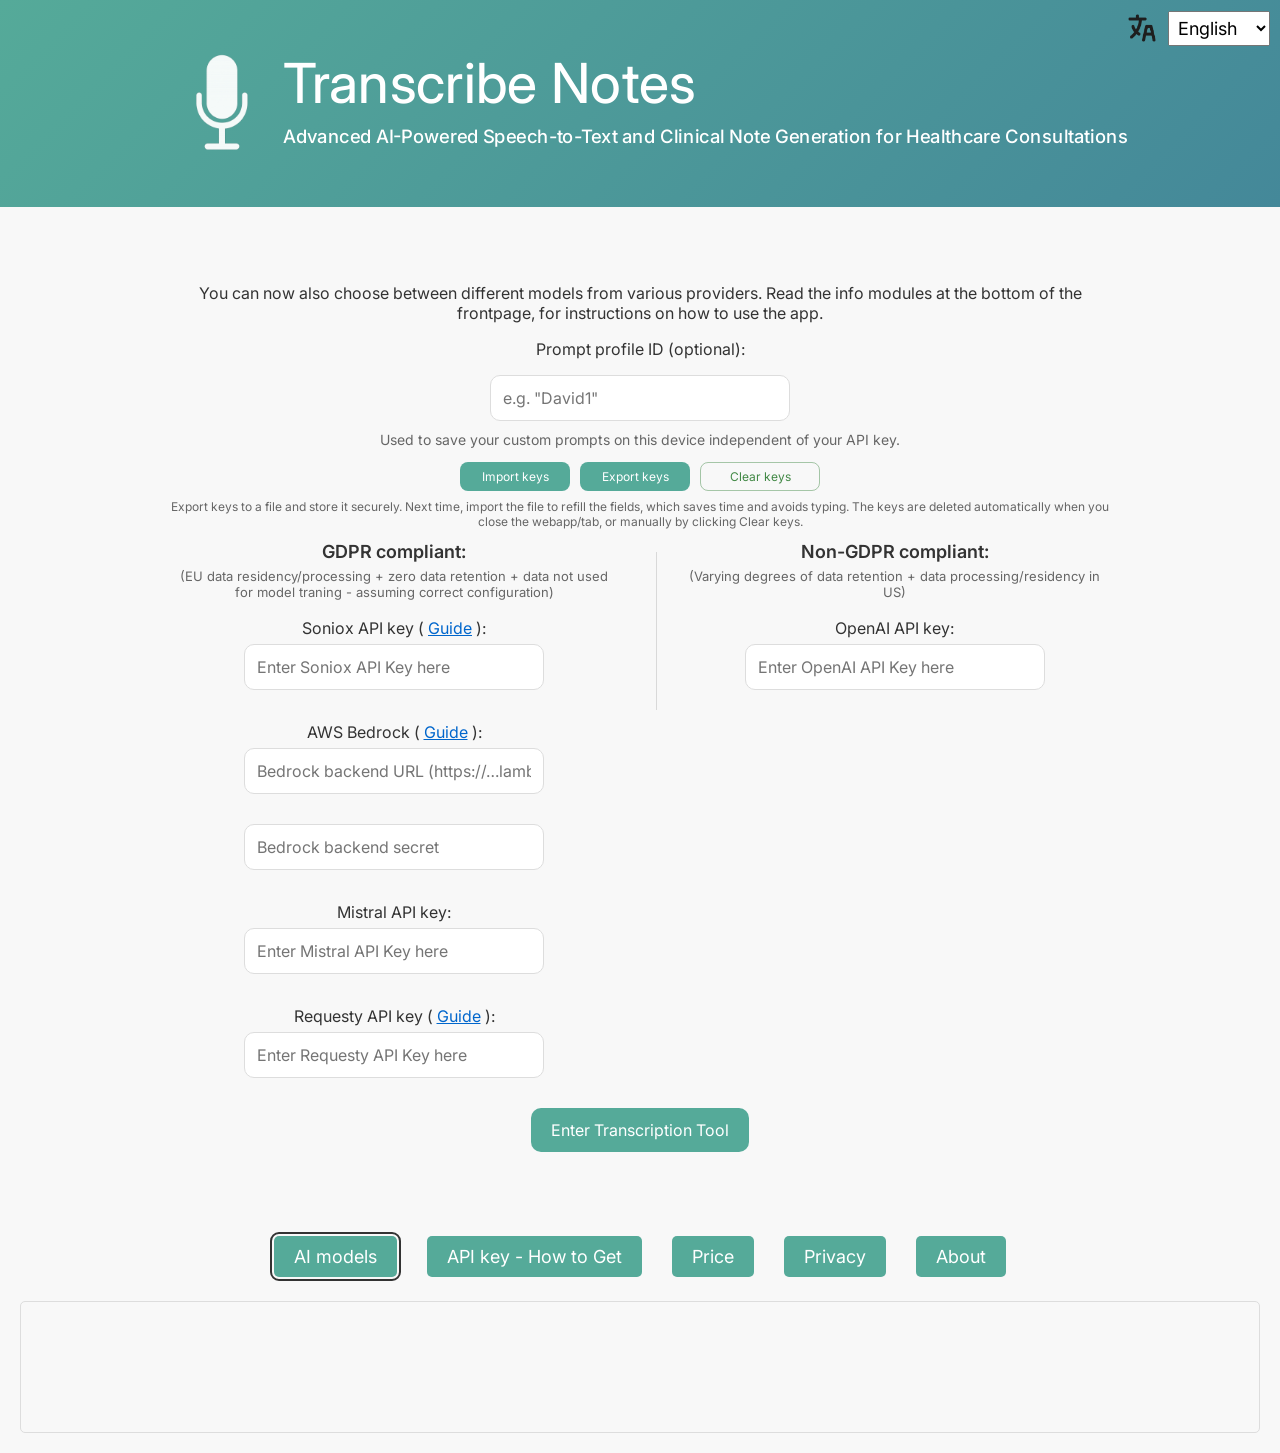
==== commit aa3a4e7f: "Add files via upload" ====
--- a/index.html
+++ b/index.html
@@ -306,7 +306,8 @@
 
     /* Compact Import/Export Keys modals */
     #importKeysModalBackdrop,
-    #exportKeysModalBackdrop {
+    #exportKeysModalBackdrop,
+    #cloudRestoreModalBackdrop {
       display: none;
       position: fixed;
       inset: 0;
@@ -317,12 +318,16 @@
       padding: 16px;
     }
     #importKeysModalBackdrop.active,
-    #exportKeysModalBackdrop.active {
+    #exportKeysModalBackdrop.active,
+    #cloudRestoreModalBackdrop.active {
       display: flex;
     }
     #importKeysModal,
-    #exportKeysModal {
+    #exportKeysModal,
+    #cloudRestoreModal {
       width: min(92vw, 460px);
+      max-height: calc(100vh - 32px);
+      overflow-y: auto;
       background: #fff;
       border: 1px solid #ddd;
       border-radius: 14px;
@@ -331,7 +336,8 @@
       text-align: left;
     }
     #importKeysModal .mini-modal__header,
-    #exportKeysModal .mini-modal__header {
+    #exportKeysModal .mini-modal__header,
+    #cloudRestoreModal .mini-modal__header {
       display: flex;
       align-items: center;
       justify-content: space-between;
@@ -339,14 +345,16 @@
       margin-bottom: 10px;
     }
     #importKeysModalTitle,
-    #exportKeysModalTitle {
+    #exportKeysModalTitle,
+    #cloudRestoreModalTitle {
       font-family: inherit;
       font-size: 16px;
       font-weight: 700;
       margin: 0;
     }
     #importKeysModalX,
-    #exportKeysModalX {
+    #exportKeysModalX,
+    #cloudRestoreModalX {
       border: none;
       background: transparent;
       cursor: pointer;
@@ -415,6 +423,33 @@
       justify-content: flex-end;
       margin-top: 12px;
       flex-wrap: wrap;
+    }
+    .mini-modal__status {
+      min-height: 1.35em;
+      margin: 10px 0 0;
+      font-size: 12px;
+      line-height: 1.35;
+    }
+    .cloud-restore-option {
+      display: flex;
+      align-items: flex-start;
+      gap: 9px;
+      margin: 10px 0;
+      padding: 10px 11px;
+      border: 1px solid #d3dfda;
+      border-radius: 10px;
+      background: #fbfdfc;
+      color: #33443d;
+      font-size: 13px;
+      line-height: 1.35;
+      cursor: pointer;
+    }
+    .cloud-restore-option[hidden] {
+      display: none;
+    }
+    .cloud-restore-option input {
+      margin: 2px 0 0;
+      flex: 0 0 auto;
     }
     /* Discreet "ghost" button for Clear keys */
     .keys-io-btn--ghost-green {
@@ -589,6 +624,55 @@
     }
     .inline-guide-link:hover { opacity: 0.85; }
 
+    /* Soniox / Requesty guide modals. These intentionally match the existing
+       AWS Bedrock guide window while using shared classes for maintainability. */
+    .provider-guide-view {
+      display: none;
+      position: fixed;
+      top: 10%;
+      left: 10%;
+      width: 80%;
+      height: 80%;
+      box-sizing: border-box;
+      background: white;
+      border: 2px solid #ccc;
+      padding: 20px;
+      overflow-y: auto;
+      z-index: 3004;
+      text-align: left;
+    }
+    .provider-guide-view.active {
+      display: block;
+    }
+    .provider-guide-close {
+      position: sticky;
+      top: 12px;
+      float: right;
+      font-size: 30px;
+      line-height: 1;
+      border: none;
+      background: transparent;
+      color: #d11;
+      cursor: pointer;
+      padding: 0 6px;
+      margin: 0;
+      z-index: 3005;
+    }
+    .provider-guide-close:hover {
+      opacity: 0.8;
+    }
+    .provider-guide-heading {
+      clear: both;
+    }
+    .provider-guide-text {
+      white-space: pre-wrap;
+      font-family: 'Inter', 'Roboto', sans-serif;
+      font-size: 14px;
+      line-height: 1.4;
+      margin: 0;
+      text-align: left;
+    }
+
     /* Google Vertex Guide Modal (opened from the "Guide" link next to Google Vertex) */
     #vertexGuideView {
       display: none;
@@ -639,22 +723,43 @@
 <body>
   <script>
     // OAuth popup callback. The authorization code is returned only to the
-    // same-origin opener and is exchanged there with PKCE (no client secret).
+    // same-origin app and is exchanged there with PKCE (no client secret).
+    // BroadcastChannel is a fallback for browsers that sever window.opener
+    // while the popup is visiting Microsoft's cross-origin sign-in page.
     (() => {
       const params = new URLSearchParams(window.location.search);
       const state = params.get("state") || "";
       const isMicrosoftCallback = state.startsWith("whisper-ms-") &&
         (params.has("code") || params.has("error"));
-      if (!isMicrosoftCallback || !window.opener || window.opener === window) return;
-
-      window.opener.postMessage({
+      if (!isMicrosoftCallback) return;
+
+      const payload = {
         type: "whisper-microsoft-oauth-callback",
         state,
         code: params.get("code") || "",
         error: params.get("error") || "",
         errorDescription: params.get("error_description") || ""
-      }, window.location.origin);
-      window.close();
+      };
+
+      try {
+        if (window.opener && window.opener !== window) {
+          window.opener.postMessage(payload, window.location.origin);
+        }
+      } catch {}
+
+      let callbackChannel = null;
+      try {
+        if (typeof window.BroadcastChannel === "function") {
+          callbackChannel = new window.BroadcastChannel(`whisper-ms-oauth-${state}`);
+          callbackChannel.postMessage(payload);
+        }
+      } catch {}
+
+      // Give the opener time to receive the queued callback before closing.
+      window.setTimeout(() => {
+        try { callbackChannel?.close(); } catch {}
+        window.close();
+      }, 250);
     })();
   </script>
 
@@ -721,6 +826,9 @@
         </div>
 
         <div id="exportKeysModalChoice">
+          <div class="mini-modal__notice">
+            Before exporting, make sure every key and secret you want to back up is filled in. The backup uses the current field values, so empty fields are saved as empty.
+          </div>
           <button type="button" id="exportChoiceJson" class="keys-io-btn mini-modal__option">
             Export as JSON file
           </button>
@@ -729,10 +837,17 @@
           </div>
 
           <button type="button" id="exportChoiceOneDrive" class="keys-io-btn mini-modal__option">
-            Export to my OneDrive
+            Export to Microsoft OneDrive
           </button>
           <div class="mini-modal__help">
             Sign in with your personal Microsoft account. The keys are encrypted in this browser before one backup file is saved in your own OneDrive. A new export replaces the previous OneDrive backup.
+          </div>
+
+          <button type="button" id="exportChoiceGoogleDrive" class="keys-io-btn mini-modal__option">
+            Export to Google Drive
+          </button>
+          <div class="mini-modal__help">
+            Sign in with your Google account. The keys are encrypted in this browser before one backup file is saved in your private Google Drive app storage. A new export replaces the previous Google Drive backup.
           </div>
         </div>
 
@@ -749,6 +864,21 @@
             <button type="button" id="exportOneDriveBackBtn" class="keys-io-btn keys-io-btn--ghost-green">Back</button>
           </div>
         </div>
+
+        <div id="exportKeysModalGoogleDrive" style="display:none">
+          <div class="mini-modal__notice">
+            Create a separate encryption password. It is never uploaded or stored by this app. If you forget it, the Google Drive backup cannot be restored. Saving again replaces any previous Google Drive backup.
+          </div>
+          <label class="mini-modal__field-label" for="exportGoogleDrivePassword">Encryption password (minimum 10 characters)</label>
+          <input type="password" id="exportGoogleDrivePassword" class="mini-modal__password" autocomplete="new-password">
+          <label class="mini-modal__field-label" for="exportGoogleDrivePasswordConfirm">Repeat password</label>
+          <input type="password" id="exportGoogleDrivePasswordConfirm" class="mini-modal__password" autocomplete="new-password">
+          <div class="mini-modal__actions">
+            <button type="button" id="exportGoogleDriveSaveBtn" class="keys-io-btn">Save to Google Drive</button>
+            <button type="button" id="exportGoogleDriveBackBtn" class="keys-io-btn keys-io-btn--ghost-green">Back</button>
+          </div>
+        </div>
+        <p id="exportKeysModalStatus" class="mini-modal__status" aria-live="polite"></p>
       </div>
     </div>
 
@@ -760,8 +890,11 @@
           <button type="button" id="importKeysModalX" aria-label="Close">×</button>
         </div>
 
-        <!-- Step 1: Choose JSON or OneDrive -->
+        <!-- Step 1: Choose JSON, Microsoft OneDrive, or Google Drive -->
         <div id="importKeysModalChoice">
+          <div class="mini-modal__notice">
+            The key fields do not need to be filled in before importing. The backup fills them for you; review the fields afterwards and then select Enter.
+          </div>
           <button type="button" id="importChoiceJson" class="keys-io-btn mini-modal__option">
             Import from JSON
           </button>
@@ -770,10 +903,17 @@
           </div>
 
           <button type="button" id="importChoiceOneDrive" class="keys-io-btn mini-modal__option">
-            Import from my OneDrive
+            Import from Microsoft OneDrive
           </button>
           <div class="mini-modal__help">
             Sign in with the same personal Microsoft account and enter the encryption password. You must previously have exported a backup to OneDrive.
+          </div>
+
+          <button type="button" id="importChoiceGoogleDrive" class="keys-io-btn mini-modal__option">
+            Import from Google Drive
+          </button>
+          <div class="mini-modal__help">
+            Sign in with the same Google account and enter the encryption password. You must previously have exported a backup to Google Drive.
           </div>
         </div>
 
@@ -818,10 +958,48 @@
             <button type="button" id="importOneDriveBackBtn" class="keys-io-btn keys-io-btn--ghost-green">Back</button>
           </div>
         </div>
+
+        <!-- Step 2d: Encrypted Google Drive backup -->
+        <div id="importKeysModalGoogleDrive" style="display:none">
+          <div class="mini-modal__notice">
+            This downloads the encrypted backup from your private Google Drive app storage. A Google Drive backup must already have been created from Export keys. The password is used only in this browser.
+          </div>
+          <label class="mini-modal__field-label" for="importGoogleDrivePassword">Encryption password</label>
+          <input type="password" id="importGoogleDrivePassword" class="mini-modal__password" autocomplete="current-password">
+          <div class="mini-modal__actions">
+            <button type="button" id="importGoogleDriveFetchBtn" class="keys-io-btn">Import from Google Drive</button>
+            <button type="button" id="importGoogleDriveBackBtn" class="keys-io-btn keys-io-btn--ghost-green">Back</button>
+          </div>
+        </div>
+        <p id="importKeysModalStatus" class="mini-modal__status" aria-live="polite"></p>
+      </div>
+    </div>
+
+    <!-- Optional cloud restore shown only after keys were imported from that provider. -->
+    <div id="cloudRestoreModalBackdrop" aria-hidden="true">
+      <div id="cloudRestoreModal" role="dialog" aria-modal="true" aria-labelledby="cloudRestoreModalTitle">
+        <div class="mini-modal__header">
+          <div id="cloudRestoreModalTitle">Load cloud backups?</div>
+          <button type="button" id="cloudRestoreModalX" aria-label="Continue with local data">×</button>
+        </div>
+        <div id="cloudRestoreModalNotice" class="mini-modal__notice"></div>
+        <label id="cloudRestorePromptsOption" class="cloud-restore-option" hidden>
+          <input id="cloudRestorePrompts" type="checkbox" checked>
+          <span id="cloudRestorePromptsLabel">Prompt list</span>
+        </label>
+        <label id="cloudRestoreWorkspaceOption" class="cloud-restore-option" hidden>
+          <input id="cloudRestoreWorkspace" type="checkbox" checked>
+          <span id="cloudRestoreWorkspaceLabel">Workspace Set</span>
+        </label>
+        <div class="mini-modal__actions">
+          <button type="button" id="cloudRestoreContinue" class="keys-io-btn">Load selected</button>
+          <button type="button" id="cloudRestoreSkip" class="keys-io-btn keys-io-btn--ghost-green">Use local data</button>
+        </div>
+        <p id="cloudRestoreModalStatus" class="mini-modal__status" aria-live="polite"></p>
       </div>
     </div>
     <p id="keysIoHint">
-      Export keys to a file and store it securely. Next time, import the file to refill the fields, which saves time and avoids retyping.
+      Back up keys as a JSON file, to Microsoft OneDrive, or to Google Drive. Import the backup later to refill the fields and avoid retyping.
     </p>
     <p id="keysIoStatus" aria-live="polite"></p>
 
@@ -833,7 +1011,15 @@
         <p class="column-footnote" id="gdpr-column-footnote">(Full EU data residency/processing + zero data retention)</p>
 
         <!-- New (Phase 1): Optional Soniox API Key -->
-        <p id="soniox-text">Soniox API key:</p>
+        <p id="soniox-text">
+          Soniox API key (
+          <button
+            type="button"
+            id="soniox-guide-link"
+            class="inline-guide-link"
+          >Guide</button>
+          ):
+        </p>
         <input type="text" id="sonioxKeyInput" placeholder="Enter Soniox API Key here" autocomplete="off" class="masked-input">
         <br>
       
@@ -864,39 +1050,21 @@
           >
         </div>
 
-        <!-- New: Vertex Cloud Run configuration (per-user) -->
-        <p id="vertex-text">
-          Google Vertex (
+        <!-- New: Optional Mistral (Voxtral) API Key -->
+        <p id="mistral-text">Mistral API key:</p>
+        <input type="text" id="mistralKeyInput" placeholder="Enter Mistral API Key here" autocomplete="off" class="masked-input">
+        <br>
+
+        <!-- Optional Requesty API Key (EU router; used for Claude Opus 5 Stockholm + other EU-hosted models) -->
+        <p id="requesty-text">
+          Requesty API key (
           <button
             type="button"
-            id="vertex-guide-link"
+            id="requesty-guide-link"
             class="inline-guide-link"
           >Guide</button>
           ):
         </p>
-        <div class="credentials-row">
-          <input
-            type="text"
-            id="vertexBackendUrlInput"
-            placeholder="Vertex backend URL (https://…run.app)"
-            autocomplete="off"
-            class="masked-input"
-          >
-          <input
-            type="text"
-            id="vertexBackendSecretInput"
-            placeholder="Vertex backend secret"
-            autocomplete="off"
-            class="masked-input"
-          >
-        </div>
-        <!-- New: Optional Mistral (Voxtral) API Key -->
-        <p id="mistral-text">Mistral API key:</p>
-        <input type="text" id="mistralKeyInput" placeholder="Enter Mistral API Key here" autocomplete="off" class="masked-input">
-        <br>
-
-        <!-- Optional Requesty API Key (EU router; used for Claude Opus 5 Stockholm + other EU-hosted models) -->
-        <p id="requesty-text">Requesty API key:</p>
         <input type="text" id="requestyKeyInput" placeholder="Enter Requesty API Key here" autocomplete="off" class="masked-input">
         <br>
       </fieldset>
@@ -911,28 +1079,6 @@
         <input type="text" id="apiKeyInput" placeholder="Enter API Key here" autocomplete="off" class="masked-input">
         <br>
 
-        <!-- New: Optional Google Gemini / Vertex Credentials -->
-        <p id="gemini-text">Google Gemini API key:</p>
-        <div class="credentials-row">
-          <input
-            type="text"
-            id="geminiKeyInput"
-            placeholder="Enter Google Gemini API Key here"
-            autocomplete="off"
-            class="masked-input"
-          >
-        </div>
-        <br>
-
-        <!-- New: Optional Lemonfox API Key -->
-        <p id="lemonfox-text">Lemonfox API key:</p>
-        <input type="text" id="lemonfoxKeyInput" placeholder="Enter Lemonfox API Key here" autocomplete="off" class="masked-input">
-        <br>
-      
-        <!-- New: Optional Deepgram API Key -->
-        <p id="deepgram-text">Deepgram API key:</p>
-        <input type="text" id="deepgramKeyInput" placeholder="Enter Deepgram API Key here" autocomplete="off" class="masked-input">
-        <br>
       </fieldset>
     </div>
     
@@ -983,6 +1129,8 @@
   <!-- Inline Script for API Key Handling and Consent -->
   <script type="module">
     import { PromptManager } from "./js/promptManager.js";
+    import { PromptCloudBackup } from "./js/features/prompt-cloud-backup.js";
+    import { CloudBackupSession } from "./js/features/cloud-backup-session.js";
 
     // Helper function to set a cookie
     function setCookie(name, value, days) {
@@ -995,80 +1143,23 @@
       document.cookie = name + "=" + (value || "")  + expires + "; path=/";
     }
 
-    // Phase 1: Store all keys on click; keep OpenAI as default user_api_key (no validation).
-    (function wireEnterButtonOnce() {
-      var btn = document.getElementById("enterTranscriptionBtn");
-      if (!btn) return;
-      if (btn._multiKeyWired) return;  // guard against double-binding
-      btn._multiKeyWired = true;
-
-      btn.addEventListener("click", function () {
-        var promptProfileId      = ((document.getElementById("promptProfileInput")      || {}).value || "").trim();
-        var openaiKey            = ((document.getElementById("apiKeyInput")             || {}).value || "").trim();
-        var sonioxKey            = ((document.getElementById("sonioxKeyInput")          || {}).value || "").trim();
-        var lemonKey             = ((document.getElementById("lemonfoxKeyInput")        || {}).value || "").trim();
-        var mistralKey           = ((document.getElementById("mistralKeyInput")         || {}).value || "").trim();
-        var deepgramKey          = ((document.getElementById("deepgramKeyInput")        || {}).value || "").trim();
-        var geminiKey            = ((document.getElementById("geminiKeyInput")           || {}).value || "").trim();
-        var requestyKey          = ((document.getElementById("requestyKeyInput")         || {}).value || "").trim();
-        var vertexBackendUrl     = ((document.getElementById("vertexBackendUrlInput")    || {}).value || "").trim();
-        var vertexBackendSecret  = ((document.getElementById("vertexBackendSecretInput") || {}).value || "").trim();
-        var bedrockBackendUrl   = ((document.getElementById("bedrockBackendUrlInput")   || {}).value || "").trim();
-        var bedrockBackendSecret= ((document.getElementById("bedrockBackendSecretInput")|| {}).value || "").trim();
-
-
-        // Store all keys (even if empty) for later provider selection
-        sessionStorage.setItem("openai_api_key", openaiKey);
-        sessionStorage.setItem("soniox_api_key", sonioxKey);
-        sessionStorage.setItem("lemonfox_api_key", lemonKey);
-        sessionStorage.setItem("mistral_api_key", mistralKey);
-        sessionStorage.setItem("deepgram_api_key", deepgramKey);
-        sessionStorage.setItem("gemini_api_key", geminiKey);
-        sessionStorage.setItem("requesty_api_key", requestyKey);
-        sessionStorage.setItem("vertex_backend_url", vertexBackendUrl);
-        sessionStorage.setItem("vertex_backend_secret", vertexBackendSecret);
-        sessionStorage.setItem("bedrock_backend_url", bedrockBackendUrl);
-        sessionStorage.setItem("bedrock_backend_secret", bedrockBackendSecret);
-        
-        // Back-compat: default active key remains OpenAI for now
-        sessionStorage.setItem("user_api_key", openaiKey);
-
-        // Consent cookie (kept as before, but now only set once here)
-        setCookie("user_consent", "accepted", 365);
-
-
-        // Prompt profile persistence + legacy prompt migration are centralized in PromptManager.
-        // Important: do this AFTER storing sessionStorage.openai_api_key so legacy migration
-        // can read the correct legacy namespace if the user is moving from key-scoped prompts.
-        try {
-          if (typeof PromptManager?.commitPromptProfileInput === "function") {
-            PromptManager.commitPromptProfileInput(promptProfileId);
-          } else if (typeof PromptManager?.setPromptProfileId === "function") {
-            PromptManager.setPromptProfileId(promptProfileId);
-          } else if (promptProfileId) {
-            localStorage.setItem("prompt_profile_id", promptProfileId);
-          } else {
-            localStorage.removeItem("prompt_profile_id");
-          }
-        } catch {}
-        
-        // Proceed to the transcription tool regardless of empties
-        window.location.href = "transcribe.html";
-      });
-    })();
-
   document.addEventListener("DOMContentLoaded", function() {
+    [
+      "lemonfox_api_key",
+      "deepgram_api_key",
+      "gemini_api_key",
+      "vertex_backend_url",
+      "vertex_backend_secret"
+    ].forEach((key) => {
+      try { sessionStorage.removeItem(key); } catch {}
+    });
+
     const enterTranscriptionBtn    = document.getElementById("enterTranscriptionBtn");
     const promptProfileInput       = document.getElementById("promptProfileInput");
     const apiKeyInput              = document.getElementById("apiKeyInput");
     const sonioxKeyInput           = document.getElementById("sonioxKeyInput");
-    const lemonfoxKeyInput         = document.getElementById("lemonfoxKeyInput");
     const mistralKeyInput          = document.getElementById("mistralKeyInput");
-    const deepgramKeyInput         = document.getElementById("deepgramKeyInput");
-    const geminiKeyInput           = document.getElementById("geminiKeyInput");
     const requestyKeyInput         = document.getElementById("requestyKeyInput");
-    const vertexBackendUrlInput    = document.getElementById("vertexBackendUrlInput");
-    const vertexBackendSecretInput = document.getElementById("vertexBackendSecretInput");
     const bedrockBackendUrlInput    = document.getElementById("bedrockBackendUrlInput");
     const bedrockBackendSecretInput = document.getElementById("bedrockBackendSecretInput");
 
@@ -1096,36 +1187,14 @@
       const storedSoniox = sessionStorage.getItem("soniox_api_key") || "";
       if (storedSoniox && !sonioxKeyInput.value) sonioxKeyInput.value = storedSoniox;
     }
-    if (lemonfoxKeyInput) {
-      const storedLemon = sessionStorage.getItem("lemonfox_api_key") || "";
-      if (storedLemon && !lemonfoxKeyInput.value) lemonfoxKeyInput.value = storedLemon;
-    }
     if (mistralKeyInput) {
       const storedMistral = sessionStorage.getItem("mistral_api_key") || "";
       if (storedMistral && !mistralKeyInput.value) mistralKeyInput.value = storedMistral;
     }
-    if (deepgramKeyInput) {
-      const storedDeepgram = sessionStorage.getItem("deepgram_api_key") || "";
-      if (storedDeepgram && !deepgramKeyInput.value) deepgramKeyInput.value = storedDeepgram;
-    }
-    if (geminiKeyInput) {
-      const storedGemini = sessionStorage.getItem("gemini_api_key") || "";
-      if (storedGemini && !geminiKeyInput.value) geminiKeyInput.value = storedGemini;
-    }
     if (requestyKeyInput) {
       const storedRequesty = sessionStorage.getItem("requesty_api_key") || "";
       if (storedRequesty && !requestyKeyInput.value) requestyKeyInput.value = storedRequesty;
     }
-    // Vertex backend URL / secret
-    if (vertexBackendUrlInput) {
-      const storedUrl = sessionStorage.getItem("vertex_backend_url") || "";
-      if (storedUrl && !vertexBackendUrlInput.value) vertexBackendUrlInput.value = storedUrl;
-    }
-    if (vertexBackendSecretInput) {
-      const storedSecret = sessionStorage.getItem("vertex_backend_secret") || "";
-      if (storedSecret && !vertexBackendSecretInput.value) vertexBackendSecretInput.value = storedSecret;
-    }
-
     // Bedrock backend URL / secret
     if (bedrockBackendUrlInput) {
       const storedUrl = sessionStorage.getItem("bedrock_backend_url") || "";
@@ -1136,7 +1205,7 @@
       if (storedSecret && !bedrockBackendSecretInput.value) bedrockBackendSecretInput.value = storedSecret;
     }
 
-    // Import/Export key bundles: existing JSON flow + encrypted OneDrive backup.
+    // Import/Export key bundles: JSON + encrypted Microsoft OneDrive / Google Drive backups.
     const exportKeysBtn  = document.getElementById("exportKeysBtn");
     const importKeysBtn  = document.getElementById("importKeysBtn");
     const clearKeysBtn   = document.getElementById("clearKeysBtn");
@@ -1150,25 +1219,118 @@
     const ONEDRIVE_BACKUP_SCHEMA = "whisper.keys.onedrive.encrypted";
     const ONEDRIVE_BACKUP_VERSION = 1;
     const ONEDRIVE_KDF_ITERATIONS = 250000;
+    const GOOGLE_CLIENT_ID = "432102972557-hivdvjrkht1joq2pa2115phruhdgthua.apps.googleusercontent.com";
+    const GOOGLE_DRIVE_SCOPE = "https://www.googleapis.com/auth/drive.appdata";
+    const GOOGLE_DRIVE_BACKUP_FILENAME = "whisper-keys-backup.enc.json";
+    const GOOGLE_DRIVE_BACKUP_SCHEMA = "whisper.keys.google-drive.encrypted";
+    const GOOGLE_DRIVE_BACKUP_VERSION = 1;
+    const GOOGLE_DRIVE_KDF_ITERATIONS = 250000;
+    const GOOGLE_IDENTITY_SCRIPT_URL = "https://accounts.google.com/gsi/client";
+    const activeCloudAccessTokens = new Map();
+
+    const CLOUD_RESTORE_TEXT = {
+      en: {
+        title: "Load cloud backups?",
+        both: "You previously saved a prompt list and a Workspace Set to {provider}. Select what you want to load for this session. Anything you do not select will remain unchanged. The app will continue using the version already saved in this browser.",
+        prompts: "You previously saved a prompt list to {provider}. Would you like to load it for this session? If not, the prompts already saved in this browser will be used.",
+        workspace: "You previously saved a Workspace Set to {provider}. Would you like to load it for this session? If not, the Workspace Set already saved in this browser will be used.",
+        promptLabel: "Prompt list", workspaceLabel: "Workspace Set",
+        load: "Load selected", local: "Use local data",
+        checking: "Checking cloud backups…", loading: "Downloading and decrypting selected backups…",
+        legacyPrompt: "The {item} uses an older password. Enter its previous password to import it.",
+        migrate: "Update this older {item} backup to use your current Cloud Backup Password?",
+        failed: "Cloud restore failed: {error}\n\nThe data already stored in this browser has not been changed.",
+      },
+      no: {
+        title: "Laste inn skysikkerhetskopier?",
+        both: "Du har tidligere lagret en promptliste og et Workspace Set i {provider}. Velg hva du vil laste inn for denne økten. Alt du ikke velger, forblir uendret. Appen fortsetter å bruke versjonen som allerede er lagret i denne nettleseren.",
+        prompts: "Du har tidligere lagret en promptliste i {provider}. Vil du laste den inn for denne økten? Hvis ikke brukes promptene som allerede er lagret i nettleseren.",
+        workspace: "Du har tidligere lagret et Workspace Set i {provider}. Vil du laste det inn for denne økten? Hvis ikke brukes Workspace Set-et som allerede er lagret i nettleseren.",
+        promptLabel: "Promptliste", workspaceLabel: "Workspace Set",
+        load: "Last inn valgte", local: "Bruk lokale data",
+        checking: "Sjekker skysikkerhetskopier…", loading: "Laster ned og dekrypterer valgte sikkerhetskopier…",
+        legacyPrompt: "{item} bruker et eldre passord. Skriv inn det tidligere passordet for å importere den.",
+        migrate: "Oppdatere denne eldre sikkerhetskopien av {item} til ditt nåværende Cloud Backup-passord?",
+        failed: "Gjenoppretting fra skyen mislyktes: {error}\n\nDataene som allerede er lagret i nettleseren, er ikke endret.",
+      },
+      sv: {
+        title: "Läsa in molnsäkerhetskopior?",
+        both: "Du har tidigare sparat en promptlista och ett Workspace Set i {provider}. Välj vad du vill läsa in för den här sessionen. Allt du inte väljer förblir oförändrat. Appen fortsätter använda den version som redan finns sparad i den här webbläsaren.",
+        prompts: "Du har tidigare sparat en promptlista i {provider}. Vill du läsa in den för den här sessionen? Annars används promptarna som redan finns i webbläsaren.",
+        workspace: "Du har tidigare sparat ett Workspace Set i {provider}. Vill du läsa in det för den här sessionen? Annars används det Workspace Set som redan finns i webbläsaren.",
+        promptLabel: "Promptlista", workspaceLabel: "Workspace Set", load: "Läs in valda", local: "Använd lokala data",
+        checking: "Kontrollerar molnsäkerhetskopior…", loading: "Laddar ner och dekrypterar valda säkerhetskopior…",
+        legacyPrompt: "{item} använder ett äldre lösenord. Ange det tidigare lösenordet för att importera den.",
+        migrate: "Uppdatera denna äldre säkerhetskopia av {item} till ditt nuvarande Cloud Backup-lösenord?",
+        failed: "Molnåterställningen misslyckades: {error}\n\nData som redan finns i webbläsaren har inte ändrats.",
+      },
+      de: {
+        title: "Cloud-Sicherungen laden?",
+        both: "Sie haben zuvor eine Prompt-Liste und ein Workspace Set in {provider} gespeichert. Wählen Sie aus, was für diese Sitzung geladen werden soll. Alles, was Sie nicht auswählen, bleibt unverändert. Die App verwendet weiterhin die bereits in diesem Browser gespeicherte Version.",
+        prompts: "Sie haben zuvor eine Prompt-Liste in {provider} gespeichert. Möchten Sie sie für diese Sitzung laden? Andernfalls werden die bereits im Browser gespeicherten Prompts verwendet.",
+        workspace: "Sie haben zuvor ein Workspace Set in {provider} gespeichert. Möchten Sie es für diese Sitzung laden? Andernfalls wird das bereits im Browser gespeicherte Workspace Set verwendet.",
+        promptLabel: "Prompt-Liste", workspaceLabel: "Workspace Set", load: "Auswahl laden", local: "Lokale Daten verwenden",
+        checking: "Cloud-Sicherungen werden geprüft…", loading: "Ausgewählte Sicherungen werden heruntergeladen und entschlüsselt…",
+        legacyPrompt: "{item} verwendet ein älteres Passwort. Geben Sie zum Importieren das frühere Passwort ein.",
+        migrate: "Diese ältere Sicherung von {item} auf Ihr aktuelles Cloud-Backup-Passwort aktualisieren?",
+        failed: "Cloud-Wiederherstellung fehlgeschlagen: {error}\n\nDie bereits im Browser gespeicherten Daten wurden nicht verändert.",
+      },
+      fr: {
+        title: "Charger les sauvegardes cloud ?",
+        both: "Vous avez déjà enregistré une liste de prompts et un Workspace Set dans {provider}. Sélectionnez les éléments à charger pour cette session. Tout élément non sélectionné restera inchangé. L’application continuera d’utiliser la version déjà enregistrée dans ce navigateur.",
+        prompts: "Vous avez déjà enregistré une liste de prompts dans {provider}. Voulez-vous la charger pour cette session ? Sinon, les prompts déjà enregistrés dans le navigateur seront utilisés.",
+        workspace: "Vous avez déjà enregistré un Workspace Set dans {provider}. Voulez-vous le charger pour cette session ? Sinon, le Workspace Set déjà enregistré dans le navigateur sera utilisé.",
+        promptLabel: "Liste de prompts", workspaceLabel: "Workspace Set", load: "Charger la sélection", local: "Utiliser les données locales",
+        checking: "Vérification des sauvegardes cloud…", loading: "Téléchargement et déchiffrement des sauvegardes sélectionnées…",
+        legacyPrompt: "{item} utilise un ancien mot de passe. Saisissez l’ancien mot de passe pour l’importer.",
+        migrate: "Mettre à jour cette ancienne sauvegarde de {item} avec votre mot de passe Cloud Backup actuel ?",
+        failed: "Échec de la restauration cloud : {error}\n\nLes données déjà enregistrées dans le navigateur n’ont pas été modifiées.",
+      },
+      it: {
+        title: "Caricare i backup cloud?",
+        both: "Hai già salvato un elenco di prompt e un Workspace Set in {provider}. Seleziona cosa caricare per questa sessione. Tutto ciò che non selezioni rimarrà invariato. L’app continuerà a usare la versione già salvata in questo browser.",
+        prompts: "Hai già salvato un elenco di prompt in {provider}. Vuoi caricarlo per questa sessione? In caso contrario verranno usati i prompt già salvati nel browser.",
+        workspace: "Hai già salvato un Workspace Set in {provider}. Vuoi caricarlo per questa sessione? In caso contrario verrà usato il Workspace Set già salvato nel browser.",
+        promptLabel: "Elenco di prompt", workspaceLabel: "Workspace Set", load: "Carica selezionati", local: "Usa dati locali",
+        checking: "Controllo dei backup cloud…", loading: "Download e decrittazione dei backup selezionati…",
+        legacyPrompt: "{item} usa una password precedente. Inserisci la vecchia password per importarlo.",
+        migrate: "Aggiornare questo vecchio backup di {item} con l’attuale password Cloud Backup?",
+        failed: "Ripristino cloud non riuscito: {error}\n\nI dati già salvati nel browser non sono stati modificati.",
+      },
+    };
 
     const KEY_FIELDS = [
       { id: "apiKeyInput",               storageKey: "openai_api_key" },
       { id: "sonioxKeyInput",            storageKey: "soniox_api_key" },
-      { id: "lemonfoxKeyInput",          storageKey: "lemonfox_api_key" },
       { id: "mistralKeyInput",           storageKey: "mistral_api_key" },
-      { id: "deepgramKeyInput",          storageKey: "deepgram_api_key" },
-      { id: "geminiKeyInput",            storageKey: "gemini_api_key" },
       { id: "requestyKeyInput",          storageKey: "requesty_api_key" },
-      { id: "vertexBackendUrlInput",     storageKey: "vertex_backend_url" },
-      { id: "vertexBackendSecretInput",  storageKey: "vertex_backend_secret" },
       { id: "bedrockBackendUrlInput",    storageKey: "bedrock_backend_url" },
       { id: "bedrockBackendSecretInput", storageKey: "bedrock_backend_secret" }
     ];
 
     function setKeysIoStatus(message, isError) {
-      if (!keysIoStatus) return;
-      keysIoStatus.textContent = message || "";
-      keysIoStatus.style.color = isError ? "#b00020" : "#2e7d32";
+      const color = isError ? "#b00020" : "#2e7d32";
+      if (keysIoStatus) {
+        keysIoStatus.textContent = message || "";
+        keysIoStatus.style.color = color;
+      }
+
+      const activeModalStatus = document.getElementById("exportKeysModalBackdrop")?.classList.contains("active")
+        ? document.getElementById("exportKeysModalStatus")
+        : document.getElementById("importKeysModalBackdrop")?.classList.contains("active")
+          ? document.getElementById("importKeysModalStatus")
+          : null;
+      if (activeModalStatus) {
+        activeModalStatus.textContent = message || "";
+        activeModalStatus.style.color = color;
+      }
+    }
+
+    function clearCloudModalStatuses() {
+      ["exportKeysModalStatus", "importKeysModalStatus"].forEach((id) => {
+        const status = document.getElementById(id);
+        if (status) status.textContent = "";
+      });
     }
 
     function buildKeyBundle() {
@@ -1217,6 +1379,8 @@
         try { sessionStorage.removeItem(storageKey); } catch {}
       });
       try { sessionStorage.removeItem("user_api_key"); } catch {}
+      activeCloudAccessTokens.clear();
+      CloudBackupSession.lockAll();
       setKeysIoStatus("Cleared keys from fields and session.", false);
     }
 
@@ -1276,7 +1440,7 @@
       return bytes;
     }
 
-    async function deriveOneDriveKey(password, salt, iterations, usages) {
+    async function deriveCloudBackupKey(password, salt, iterations, usages) {
       const encoder = new TextEncoder();
       const keyMaterial = await crypto.subtle.importKey(
         "raw",
@@ -1294,15 +1458,15 @@
       );
     }
 
-    async function encryptKeyBundleForOneDrive(bundle, password) {
+    async function encryptKeyBundleForCloud(bundle, password, config) {
       if (!window.isSecureContext || !crypto.subtle) {
         throw new Error("Secure browser encryption is unavailable on this page.");
       }
       const encoder = new TextEncoder();
       const salt = randomBytes(16);
       const iv = randomBytes(12);
-      const key = await deriveOneDriveKey(password, salt, ONEDRIVE_KDF_ITERATIONS, ["encrypt"]);
-      const aad = encoder.encode(`${ONEDRIVE_BACKUP_SCHEMA}:${ONEDRIVE_BACKUP_VERSION}`);
+      const key = await deriveCloudBackupKey(password, salt, config.iterations, ["encrypt"]);
+      const aad = encoder.encode(`${config.schema}:${config.version}`);
       const ciphertext = await crypto.subtle.encrypt(
         { name: "AES-GCM", iv, additionalData: aad },
         key,
@@ -1310,13 +1474,13 @@
       );
 
       return {
-        schema: ONEDRIVE_BACKUP_SCHEMA,
-        version: ONEDRIVE_BACKUP_VERSION,
+        schema: config.schema,
+        version: config.version,
         createdAt: new Date().toISOString(),
         encryption: {
           algorithm: "AES-256-GCM",
           kdf: "PBKDF2-SHA-256",
-          iterations: ONEDRIVE_KDF_ITERATIONS,
+          iterations: config.iterations,
           salt: bytesToBase64(salt),
           iv: bytesToBase64(iv)
         },
@@ -1324,15 +1488,15 @@
       };
     }
 
-    async function decryptKeyBundleFromOneDrive(container, password) {
-      if (!container || container.schema !== ONEDRIVE_BACKUP_SCHEMA ||
-          container.version !== ONEDRIVE_BACKUP_VERSION || !container.encryption) {
-        throw new Error("The OneDrive backup has an unsupported format.");
+    async function decryptKeyBundleFromCloud(container, password, config) {
+      if (!container || container.schema !== config.schema ||
+          container.version !== config.version || !container.encryption) {
+        throw new Error(`The ${config.providerName} backup has an unsupported format.`);
       }
 
       const iterations = Number(container.encryption.iterations);
       if (!Number.isInteger(iterations) || iterations < 100000 || iterations > 1000000) {
-        throw new Error("The OneDrive backup has invalid encryption settings.");
+        throw new Error(`The ${config.providerName} backup has invalid encryption settings.`);
       }
 
       try {
@@ -1341,8 +1505,8 @@
         const salt = base64ToBytes(container.encryption.salt);
         const iv = base64ToBytes(container.encryption.iv);
         if (salt.length !== 16 || iv.length !== 12) throw new Error("Invalid encryption parameters");
-        const key = await deriveOneDriveKey(password, salt, iterations, ["decrypt"]);
-        const aad = encoder.encode(`${ONEDRIVE_BACKUP_SCHEMA}:${ONEDRIVE_BACKUP_VERSION}`);
+        const key = await deriveCloudBackupKey(password, salt, iterations, ["decrypt"]);
+        const aad = encoder.encode(`${config.schema}:${config.version}`);
         const plaintext = await crypto.subtle.decrypt(
           { name: "AES-GCM", iv, additionalData: aad },
           key,
@@ -1350,8 +1514,40 @@
         );
         return JSON.parse(decoder.decode(plaintext));
       } catch {
-        throw new Error("Incorrect password or damaged OneDrive backup.");
-      }
+        throw new Error(`Incorrect password or damaged ${config.providerName} backup.`);
+      }
+    }
+
+    function encryptKeyBundleForOneDrive(bundle, password) {
+      return encryptKeyBundleForCloud(bundle, password, {
+        schema: ONEDRIVE_BACKUP_SCHEMA,
+        version: ONEDRIVE_BACKUP_VERSION,
+        iterations: ONEDRIVE_KDF_ITERATIONS
+      });
+    }
+
+    function decryptKeyBundleFromOneDrive(container, password) {
+      return decryptKeyBundleFromCloud(container, password, {
+        schema: ONEDRIVE_BACKUP_SCHEMA,
+        version: ONEDRIVE_BACKUP_VERSION,
+        providerName: "OneDrive"
+      });
+    }
+
+    function encryptKeyBundleForGoogleDrive(bundle, password) {
+      return encryptKeyBundleForCloud(bundle, password, {
+        schema: GOOGLE_DRIVE_BACKUP_SCHEMA,
+        version: GOOGLE_DRIVE_BACKUP_VERSION,
+        iterations: GOOGLE_DRIVE_KDF_ITERATIONS
+      });
+    }
+
+    function decryptKeyBundleFromGoogleDrive(container, password) {
+      return decryptKeyBundleFromCloud(container, password, {
+        schema: GOOGLE_DRIVE_BACKUP_SCHEMA,
+        version: GOOGLE_DRIVE_BACKUP_VERSION,
+        providerName: "Google Drive"
+      });
     }
 
     function getMicrosoftRedirectUri() {
@@ -1397,15 +1593,33 @@
 
         return await new Promise((resolve, reject) => {
           let settled = false;
+          let callbackReceived = false;
+          let popupClosedAt = 0;
+          let oauthChannel = null;
           const timeoutId = window.setTimeout(() => finish(new Error("Microsoft sign-in timed out.")), 120000);
           const closedPollId = window.setInterval(() => {
-            if (popup.closed) finish(new Error("Microsoft sign-in was closed before completion."));
+            if (!popup.closed) {
+              popupClosedAt = 0;
+              return;
+            }
+            if (!popupClosedAt) {
+              popupClosedAt = Date.now();
+              return;
+            }
+            // A successful callback closes the popup before its queued message
+            // is always delivered. Allow a short grace period for that message.
+            if (Date.now() - popupClosedAt >= 2000) {
+              finish(new Error("Microsoft sign-in was closed before completion."));
+            }
           }, 500);
 
           function cleanup() {
             window.clearTimeout(timeoutId);
             window.clearInterval(closedPollId);
             window.removeEventListener("message", onMessage);
+            try { oauthChannel?.removeEventListener("message", onBroadcastMessage); } catch {}
+            try { oauthChannel?.close(); } catch {}
+            oauthChannel = null;
             try { if (!popup.closed) popup.close(); } catch {}
           }
 
@@ -1417,17 +1631,18 @@
             else resolve(token);
           }
 
-          async function onMessage(event) {
-            const data = event.data || {};
-            if (event.origin !== window.location.origin ||
+          async function handleCallback(data) {
+            if (settled || callbackReceived ||
                 data.type !== "whisper-microsoft-oauth-callback" || data.state !== state) return;
-
-            if (settled) return;
-            settled = true;
-            cleanup();
+            callbackReceived = true;
+            window.clearInterval(closedPollId);
+            window.removeEventListener("message", onMessage);
+            try { oauthChannel?.removeEventListener("message", onBroadcastMessage); } catch {}
+            try { oauthChannel?.close(); } catch {}
+            oauthChannel = null;
 
             if (data.error) {
-              reject(new Error(data.errorDescription || data.error));
+              finish(new Error(data.errorDescription || data.error));
               return;
             }
 
@@ -1448,13 +1663,30 @@
               if (!tokenResponse.ok || !tokenData.access_token) {
                 throw new Error(tokenData.error_description || "Microsoft did not return an access token.");
               }
-              resolve(tokenData.access_token);
+              finish(null, tokenData.access_token);
             } catch (error) {
-              reject(error);
+              finish(error);
             }
           }
 
+          function onMessage(event) {
+            if (event.origin !== window.location.origin) return;
+            handleCallback(event.data || {});
+          }
+
+          function onBroadcastMessage(event) {
+            handleCallback(event.data || {});
+          }
+
           window.addEventListener("message", onMessage);
+          try {
+            if (typeof window.BroadcastChannel === "function") {
+              oauthChannel = new window.BroadcastChannel(`whisper-ms-oauth-${state}`);
+              oauthChannel.addEventListener("message", onBroadcastMessage);
+            }
+          } catch {
+            oauthChannel = null;
+          }
           try {
             popup.location.replace(authUrl.toString());
           } catch (error) {
@@ -1521,18 +1753,243 @@
       }
     }
 
+    let googleIdentityServicesPromise = null;
+
+    function loadGoogleIdentityServices() {
+      if (window.google?.accounts?.oauth2) return Promise.resolve();
+      if (googleIdentityServicesPromise) return googleIdentityServicesPromise;
+
+      googleIdentityServicesPromise = new Promise((resolve, reject) => {
+        let script = document.querySelector(`script[src="${GOOGLE_IDENTITY_SCRIPT_URL}"]`);
+        const timeoutId = window.setTimeout(() => {
+          if (!window.google?.accounts?.oauth2) script?.remove();
+          reject(new Error("Google sign-in could not be loaded. Check your connection and try again."));
+        }, 15000);
+
+        const finish = () => {
+          window.clearTimeout(timeoutId);
+          if (window.google?.accounts?.oauth2) resolve();
+          else reject(new Error("Google sign-in is unavailable in this browser."));
+        };
+
+        const fail = () => {
+          window.clearTimeout(timeoutId);
+          script?.remove();
+          reject(new Error("Google sign-in could not be loaded. Check your connection and try again."));
+        };
+
+        if (!script) {
+          script = document.createElement("script");
+          script.src = GOOGLE_IDENTITY_SCRIPT_URL;
+          script.async = true;
+          script.defer = true;
+          script.addEventListener("load", finish, { once: true });
+          script.addEventListener("error", fail, { once: true });
+          document.head.appendChild(script);
+        } else {
+          script.addEventListener("load", finish, { once: true });
+          script.addEventListener("error", fail, { once: true });
+        }
+      }).catch((error) => {
+        googleIdentityServicesPromise = null;
+        throw error;
+      });
+
+      return googleIdentityServicesPromise;
+    }
+
+    async function prepareGoogleDriveButton(button) {
+      if (!button) return;
+      const readyLabel = button.dataset.readyLabel || button.textContent;
+      button.dataset.readyLabel = readyLabel;
+      button.disabled = true;
+      button.textContent = "Loading Google…";
+      try {
+        await loadGoogleIdentityServices();
+        button.disabled = false;
+        button.textContent = readyLabel;
+      } catch (error) {
+        button.textContent = readyLabel;
+        setKeysIoStatus(error?.message || "Google sign-in could not be loaded.", true);
+      }
+    }
+
+    function requestGoogleAccessToken() {
+      if (!window.google?.accounts?.oauth2) {
+        throw new Error("Google sign-in is still loading. Wait a moment and try again.");
+      }
+
+      return new Promise((resolve, reject) => {
+        let settled = false;
+        const timeoutId = window.setTimeout(() => finish(new Error("Google sign-in timed out.")), 120000);
+
+        function finish(error, token) {
+          if (settled) return;
+          settled = true;
+          window.clearTimeout(timeoutId);
+          if (error) reject(error);
+          else resolve(token);
+        }
+
+        try {
+          const tokenClient = window.google.accounts.oauth2.initTokenClient({
+            client_id: GOOGLE_CLIENT_ID,
+            scope: GOOGLE_DRIVE_SCOPE,
+            prompt: "select_account",
+            callback: (response) => {
+              if (response?.error) {
+                finish(new Error(response.error_description || response.error));
+                return;
+              }
+              if (!response?.access_token) {
+                finish(new Error("Google did not return an access token."));
+                return;
+              }
+              const hasScope = typeof window.google.accounts.oauth2.hasGrantedAllScopes !== "function" ||
+                window.google.accounts.oauth2.hasGrantedAllScopes(response, GOOGLE_DRIVE_SCOPE);
+              if (!hasScope) {
+                finish(new Error("Google Drive app-storage permission was not granted."));
+                return;
+              }
+              finish(null, response.access_token);
+            },
+            error_callback: (error) => {
+              const message = error?.type === "popup_failed_to_open"
+                ? "Google sign-in was blocked. Allow pop-ups and try again."
+                : error?.type === "popup_closed"
+                  ? "Google sign-in was closed before completion."
+                  : "Google sign-in failed. Please try again.";
+              finish(new Error(message));
+            }
+          });
+          tokenClient.requestAccessToken();
+        } catch (error) {
+          finish(error);
+        }
+      });
+    }
+
+    async function googleDriveRequest(accessToken, url, options = {}) {
+      const headers = new Headers(options.headers || {});
+      headers.set("Authorization", `Bearer ${accessToken}`);
+      const response = await fetch(url, {
+        ...options,
+        headers,
+        cache: "no-store"
+      });
+      if (!response.ok) {
+        let message = `Google Drive error (${response.status})`;
+        try {
+          const details = await response.clone().json();
+          message = details?.error?.message || message;
+        } catch {}
+        const error = new Error(message);
+        error.status = response.status;
+        throw error;
+      }
+      return response;
+    }
+
+    async function findGoogleDriveBackup(accessToken) {
+      const params = new URLSearchParams({
+        spaces: "appDataFolder",
+        q: `name = '${GOOGLE_DRIVE_BACKUP_FILENAME}' and trashed = false`,
+        fields: "files(id,name,modifiedTime)",
+        orderBy: "modifiedTime desc",
+        pageSize: "1"
+      });
+      const response = await googleDriveRequest(
+        accessToken,
+        `https://www.googleapis.com/drive/v3/files?${params.toString()}`
+      );
+      const data = await response.json();
+      return Array.isArray(data?.files) && data.files.length ? data.files[0] : null;
+    }
+
+    async function uploadEncryptedBackupToGoogleDrive(accessToken, encryptedBackup) {
+      const existing = await findGoogleDriveBackup(accessToken);
+      const content = JSON.stringify(encryptedBackup);
+
+      if (existing?.id) {
+        await googleDriveRequest(
+          accessToken,
+          `https://www.googleapis.com/upload/drive/v3/files/${encodeURIComponent(existing.id)}?uploadType=media`,
+          {
+            method: "PATCH",
+            headers: { "Content-Type": "application/json" },
+            body: content
+          }
+        );
+        return;
+      }
+
+      const boundary = `whisper_backup_${bytesToBase64Url(randomBytes(18))}`;
+      const metadata = JSON.stringify({
+        name: GOOGLE_DRIVE_BACKUP_FILENAME,
+        parents: ["appDataFolder"],
+        mimeType: "application/json"
+      });
+      const multipartBody = [
+        `--${boundary}`,
+        "Content-Type: application/json; charset=UTF-8",
+        "",
+        metadata,
+        `--${boundary}`,
+        "Content-Type: application/json",
+        "",
+        content,
+        `--${boundary}--`,
+        ""
+      ].join("\r\n");
+
+      await googleDriveRequest(
+        accessToken,
+        "https://www.googleapis.com/upload/drive/v3/files?uploadType=multipart&fields=id",
+        {
+          method: "POST",
+          headers: { "Content-Type": `multipart/related; boundary=${boundary}` },
+          body: multipartBody
+        }
+      );
+    }
+
+    async function downloadEncryptedBackupFromGoogleDrive(accessToken) {
+      const backup = await findGoogleDriveBackup(accessToken);
+      if (!backup?.id) {
+        throw new Error("No Google Drive backup was found. Export keys to Google Drive first.");
+      }
+
+      const response = await googleDriveRequest(
+        accessToken,
+        `https://www.googleapis.com/drive/v3/files/${encodeURIComponent(backup.id)}?alt=media`
+      );
+      const raw = await response.text();
+      if (raw.length > 2000000) throw new Error("The Google Drive backup is unexpectedly large.");
+      try {
+        return JSON.parse(raw);
+      } catch {
+        throw new Error("The Google Drive backup is not valid JSON.");
+      }
+    }
+
     const exportModal = {
       backdrop: document.getElementById("exportKeysModalBackdrop"),
       card: document.getElementById("exportKeysModal"),
       close: document.getElementById("exportKeysModalX"),
       choice: document.getElementById("exportKeysModalChoice"),
       oneDrive: document.getElementById("exportKeysModalOneDrive"),
+      googleDrive: document.getElementById("exportKeysModalGoogleDrive"),
       json: document.getElementById("exportChoiceJson"),
       oneDriveChoice: document.getElementById("exportChoiceOneDrive"),
-      password: document.getElementById("exportOneDrivePassword"),
-      passwordConfirm: document.getElementById("exportOneDrivePasswordConfirm"),
-      save: document.getElementById("exportOneDriveSaveBtn"),
-      back: document.getElementById("exportOneDriveBackBtn")
+      googleDriveChoice: document.getElementById("exportChoiceGoogleDrive"),
+      oneDrivePassword: document.getElementById("exportOneDrivePassword"),
+      oneDrivePasswordConfirm: document.getElementById("exportOneDrivePasswordConfirm"),
+      oneDriveSave: document.getElementById("exportOneDriveSaveBtn"),
+      oneDriveBack: document.getElementById("exportOneDriveBackBtn"),
+      googleDrivePassword: document.getElementById("exportGoogleDrivePassword"),
+      googleDrivePasswordConfirm: document.getElementById("exportGoogleDrivePasswordConfirm"),
+      googleDriveSave: document.getElementById("exportGoogleDriveSaveBtn"),
+      googleDriveBack: document.getElementById("exportGoogleDriveBackBtn")
     };
 
     const importModal = {
@@ -1543,29 +2000,244 @@
       jsonChoice: document.getElementById("importKeysModalJsonChoice"),
       paste: document.getElementById("importKeysModalPaste"),
       oneDrive: document.getElementById("importKeysModalOneDrive"),
+      googleDrive: document.getElementById("importKeysModalGoogleDrive"),
       json: document.getElementById("importChoiceJson"),
       oneDriveChoice: document.getElementById("importChoiceOneDrive"),
+      googleDriveChoice: document.getElementById("importChoiceGoogleDrive"),
       file: document.getElementById("importChoiceFile"),
       pasteChoice: document.getElementById("importChoicePaste"),
       jsonBack: document.getElementById("importJsonBackBtn"),
       pasteBack: document.getElementById("importPasteBackBtn"),
       jsonText: document.getElementById("importKeysJsonText"),
       jsonFetch: document.getElementById("importKeysFetchBtn"),
-      password: document.getElementById("importOneDrivePassword"),
+      oneDrivePassword: document.getElementById("importOneDrivePassword"),
       oneDriveFetch: document.getElementById("importOneDriveFetchBtn"),
-      oneDriveBack: document.getElementById("importOneDriveBackBtn")
+      oneDriveBack: document.getElementById("importOneDriveBackBtn"),
+      googleDrivePassword: document.getElementById("importGoogleDrivePassword"),
+      googleDriveFetch: document.getElementById("importGoogleDriveFetchBtn"),
+      googleDriveBack: document.getElementById("importGoogleDriveBackBtn")
     };
+
+    const cloudRestoreModal = {
+      backdrop: document.getElementById("cloudRestoreModalBackdrop"),
+      card: document.getElementById("cloudRestoreModal"),
+      title: document.getElementById("cloudRestoreModalTitle"),
+      close: document.getElementById("cloudRestoreModalX"),
+      notice: document.getElementById("cloudRestoreModalNotice"),
+      promptsOption: document.getElementById("cloudRestorePromptsOption"),
+      prompts: document.getElementById("cloudRestorePrompts"),
+      promptsLabel: document.getElementById("cloudRestorePromptsLabel"),
+      workspaceOption: document.getElementById("cloudRestoreWorkspaceOption"),
+      workspace: document.getElementById("cloudRestoreWorkspace"),
+      workspaceLabel: document.getElementById("cloudRestoreWorkspaceLabel"),
+      continue: document.getElementById("cloudRestoreContinue"),
+      skip: document.getElementById("cloudRestoreSkip"),
+      status: document.getElementById("cloudRestoreModalStatus"),
+    };
+
+    function getCloudRestoreText() {
+      let language = "en";
+      try { language = localStorage.getItem("siteLanguage") || "en"; } catch {}
+      return CLOUD_RESTORE_TEXT[language] || CLOUD_RESTORE_TEXT.en;
+    }
+
+    function formatCloudText(template, values = {}) {
+      return String(template || "").replace(/\{(\w+)\}/g, (_, key) => String(values[key] ?? ""));
+    }
+
+    function cloudProviderName(provider) {
+      return provider === "oneDrive" ? "Microsoft OneDrive" : "Google Drive";
+    }
+
+    function setCloudRestoreStatus(message, isError = false) {
+      if (!cloudRestoreModal.status) return;
+      cloudRestoreModal.status.textContent = String(message || "");
+      cloudRestoreModal.status.style.color = isError ? "#b00020" : "#2e7d32";
+    }
+
+    function closeCloudRestoreModal() {
+      cloudRestoreModal.backdrop?.classList.remove("active");
+      cloudRestoreModal.backdrop?.setAttribute("aria-hidden", "true");
+      setCloudRestoreStatus("");
+    }
+
+    function chooseCloudRestoreItems(availability, provider) {
+      const text = getCloudRestoreText();
+      const providerName = cloudProviderName(provider);
+      if (cloudRestoreModal.title) cloudRestoreModal.title.textContent = text.title;
+      if (cloudRestoreModal.promptsLabel) cloudRestoreModal.promptsLabel.textContent = text.promptLabel;
+      if (cloudRestoreModal.workspaceLabel) cloudRestoreModal.workspaceLabel.textContent = text.workspaceLabel;
+      if (cloudRestoreModal.continue) cloudRestoreModal.continue.textContent = text.load;
+      if (cloudRestoreModal.skip) cloudRestoreModal.skip.textContent = text.local;
+      if (cloudRestoreModal.promptsOption) cloudRestoreModal.promptsOption.hidden = !availability.prompts;
+      if (cloudRestoreModal.workspaceOption) cloudRestoreModal.workspaceOption.hidden = !availability.workspaceSet;
+      if (cloudRestoreModal.prompts) cloudRestoreModal.prompts.checked = Boolean(availability.prompts);
+      if (cloudRestoreModal.workspace) cloudRestoreModal.workspace.checked = Boolean(availability.workspaceSet);
+      if (cloudRestoreModal.notice) {
+        const template = availability.prompts && availability.workspaceSet
+          ? text.both
+          : availability.prompts ? text.prompts : text.workspace;
+        cloudRestoreModal.notice.textContent = formatCloudText(template, { provider: providerName });
+      }
+      setCloudRestoreStatus("");
+      cloudRestoreModal.backdrop?.classList.add("active");
+      cloudRestoreModal.backdrop?.setAttribute("aria-hidden", "false");
+
+      return new Promise((resolve) => {
+        let settled = false;
+        const finish = (selection) => {
+          if (settled) return;
+          settled = true;
+          resolve(selection);
+        };
+        cloudRestoreModal.continue.onclick = () => finish({
+          prompts: Boolean(availability.prompts && cloudRestoreModal.prompts?.checked),
+          workspaceSet: Boolean(availability.workspaceSet && cloudRestoreModal.workspace?.checked),
+        });
+        const useLocal = () => {
+          closeCloudRestoreModal();
+          finish({ prompts: false, workspaceSet: false });
+        };
+        cloudRestoreModal.skip.onclick = useLocal;
+        cloudRestoreModal.close.onclick = useLocal;
+      });
+    }
+
+    async function loadCloudBackupWithLegacyFallback(kind, provider, accessToken, masterPassword) {
+      const text = getCloudRestoreText();
+      const item = kind === "prompts" ? text.promptLabel : text.workspaceLabel;
+      const load = (password) => kind === "prompts"
+        ? PromptCloudBackup.loadPackageWithAccessToken(provider, accessToken, password)
+        : PromptCloudBackup.loadWorkspaceSetWithAccessToken(provider, accessToken, password);
+      const save = (bundle) => kind === "prompts"
+        ? PromptCloudBackup.savePackageWithAccessToken(provider, accessToken, bundle, masterPassword)
+        : PromptCloudBackup.saveWorkspaceSetWithAccessToken(provider, accessToken, bundle, masterPassword);
+
+      try {
+        return await load(masterPassword);
+      } catch (error) {
+        if (!/incorrect password|damaged/i.test(String(error?.message || ""))) throw error;
+        const legacyPassword = window.prompt(formatCloudText(text.legacyPrompt, { item }));
+        if (legacyPassword == null) throw new Error(`${item} restore was cancelled.`);
+        const bundle = await load(String(legacyPassword));
+        if (window.confirm(formatCloudText(text.migrate, { item }))) {
+          await save(bundle);
+        }
+        return bundle;
+      }
+    }
+
+    function commitEnterState() {
+      const promptProfileId = String(promptProfileInput?.value || "").trim();
+      const values = {
+        openai_api_key: String(apiKeyInput?.value || "").trim(),
+        soniox_api_key: String(sonioxKeyInput?.value || "").trim(),
+        mistral_api_key: String(mistralKeyInput?.value || "").trim(),
+        requesty_api_key: String(requestyKeyInput?.value || "").trim(),
+        bedrock_backend_url: String(bedrockBackendUrlInput?.value || "").trim(),
+        bedrock_backend_secret: String(bedrockBackendSecretInput?.value || "").trim(),
+      };
+      Object.entries(values).forEach(([key, value]) => sessionStorage.setItem(key, value));
+      sessionStorage.setItem("user_api_key", values.openai_api_key);
+      setCookie("user_consent", "accepted", 365);
+      try {
+        if (typeof PromptManager?.commitPromptProfileInput === "function") {
+          PromptManager.commitPromptProfileInput(promptProfileId);
+        } else if (typeof PromptManager?.setPromptProfileId === "function") {
+          PromptManager.setPromptProfileId(promptProfileId);
+        } else if (promptProfileId) {
+          localStorage.setItem("prompt_profile_id", promptProfileId);
+        } else {
+          localStorage.removeItem("prompt_profile_id");
+        }
+      } catch {}
+    }
+
+    function enterTranscriptionTool() {
+      window.location.href = "transcribe.html";
+    }
+
+    async function handleEnterTranscription() {
+      if (enterTranscriptionBtn?.disabled) return;
+      commitEnterState();
+      CloudBackupSession.clearPendingRestore();
+
+      const provider = CloudBackupSession.getKeysImportedProvider();
+      const password = CloudBackupSession.getPassword(provider);
+      if (!provider || !password) {
+        enterTranscriptionTool();
+        return;
+      }
+
+      const originalLabel = enterTranscriptionBtn.textContent;
+      enterTranscriptionBtn.disabled = true;
+      enterTranscriptionBtn.textContent = getCloudRestoreText().checking;
+      try {
+        const accessToken = activeCloudAccessTokens.get(provider) ||
+          await PromptCloudBackup.connect(provider, (statusKey) => {
+            const text = getCloudRestoreText();
+            setKeysIoStatus(text[statusKey] || text.checking, false);
+          });
+        activeCloudAccessTokens.set(provider, accessToken);
+        const availability = await PromptCloudBackup.inspectAvailableBackups(provider, accessToken);
+        if (!availability.prompts && !availability.workspaceSet) {
+          enterTranscriptionTool();
+          return;
+        }
+
+        const selection = await chooseCloudRestoreItems(availability, provider);
+        if (!selection.prompts && !selection.workspaceSet) {
+          enterTranscriptionTool();
+          return;
+        }
+
+        setCloudRestoreStatus(getCloudRestoreText().loading, false);
+        cloudRestoreModal.continue.disabled = true;
+        cloudRestoreModal.skip.disabled = true;
+        const promptPackage = selection.prompts
+          ? await loadCloudBackupWithLegacyFallback("prompts", provider, accessToken, password)
+          : null;
+        const workspaceSet = selection.workspaceSet
+          ? await loadCloudBackupWithLegacyFallback("workspaceSet", provider, accessToken, password)
+          : null;
+        CloudBackupSession.stageRestore({ promptPackage, workspaceSet });
+        closeCloudRestoreModal();
+        enterTranscriptionTool();
+      } catch (error) {
+        CloudBackupSession.clearPendingRestore();
+        const message = formatCloudText(getCloudRestoreText().failed, {
+          error: error?.message || "Unknown error",
+        });
+        closeCloudRestoreModal();
+        window.alert(message);
+        enterTranscriptionTool();
+      } finally {
+        if (cloudRestoreModal.continue) cloudRestoreModal.continue.disabled = false;
+        if (cloudRestoreModal.skip) cloudRestoreModal.skip.disabled = false;
+        enterTranscriptionBtn.disabled = false;
+        enterTranscriptionBtn.textContent = originalLabel;
+      }
+    }
+
+    if (enterTranscriptionBtn && !enterTranscriptionBtn._multiKeyWired) {
+      enterTranscriptionBtn._multiKeyWired = true;
+      enterTranscriptionBtn.addEventListener("click", handleEnterTranscription);
+    }
 
     function showExportChoice() {
       if (exportModal.choice) exportModal.choice.style.display = "";
       if (exportModal.oneDrive) exportModal.oneDrive.style.display = "none";
-      if (exportModal.password) exportModal.password.value = "";
-      if (exportModal.passwordConfirm) exportModal.passwordConfirm.value = "";
+      if (exportModal.googleDrive) exportModal.googleDrive.style.display = "none";
+      if (exportModal.oneDrivePassword) exportModal.oneDrivePassword.value = "";
+      if (exportModal.oneDrivePasswordConfirm) exportModal.oneDrivePasswordConfirm.value = "";
+      if (exportModal.googleDrivePassword) exportModal.googleDrivePassword.value = "";
+      if (exportModal.googleDrivePasswordConfirm) exportModal.googleDrivePasswordConfirm.value = "";
     }
 
     function openExportModal() {
       if (!exportModal.backdrop) return;
       showExportChoice();
+      clearCloudModalStatuses();
       exportModal.backdrop.classList.add("active");
       exportModal.backdrop.setAttribute("aria-hidden", "false");
       exportModal.json?.focus();
@@ -1581,7 +2253,19 @@
     function showExportOneDrive() {
       if (exportModal.choice) exportModal.choice.style.display = "none";
       if (exportModal.oneDrive) exportModal.oneDrive.style.display = "";
-      exportModal.password?.focus();
+      if (exportModal.googleDrive) exportModal.googleDrive.style.display = "none";
+      configureKeyCloudPasswordStep("oneDrive", "export");
+    }
+
+    function showExportGoogleDrive() {
+      if (exportModal.choice) exportModal.choice.style.display = "none";
+      if (exportModal.oneDrive) exportModal.oneDrive.style.display = "none";
+      if (exportModal.googleDrive) exportModal.googleDrive.style.display = "";
+      configureKeyCloudPasswordStep("googleDrive", "export");
+      prepareGoogleDriveButton(exportModal.googleDriveSave).then(() => {
+        if (CloudBackupSession.getPassword("googleDrive")) exportModal.googleDriveSave?.focus();
+        else exportModal.googleDrivePassword?.focus();
+      });
     }
 
     function showImportChoice() {
@@ -1589,13 +2273,16 @@
       if (importModal.jsonChoice) importModal.jsonChoice.style.display = "none";
       if (importModal.paste) importModal.paste.style.display = "none";
       if (importModal.oneDrive) importModal.oneDrive.style.display = "none";
+      if (importModal.googleDrive) importModal.googleDrive.style.display = "none";
       if (importModal.jsonText) importModal.jsonText.value = "";
-      if (importModal.password) importModal.password.value = "";
+      if (importModal.oneDrivePassword) importModal.oneDrivePassword.value = "";
+      if (importModal.googleDrivePassword) importModal.googleDrivePassword.value = "";
     }
 
     function openImportModal() {
       if (!importModal.backdrop) return;
       showImportChoice();
+      clearCloudModalStatuses();
       importModal.backdrop.classList.add("active");
       importModal.backdrop.setAttribute("aria-hidden", "false");
       importModal.json?.focus();
@@ -1623,7 +2310,59 @@
     function showImportOneDrive() {
       if (importModal.choice) importModal.choice.style.display = "none";
       if (importModal.oneDrive) importModal.oneDrive.style.display = "";
-      importModal.password?.focus();
+      if (importModal.googleDrive) importModal.googleDrive.style.display = "none";
+      if (importModal.oneDrive) importModal.oneDrive.dataset.legacyPasswordMode = "false";
+      configureKeyCloudPasswordStep("oneDrive", "import");
+    }
+
+    function showImportGoogleDrive() {
+      if (importModal.choice) importModal.choice.style.display = "none";
+      if (importModal.oneDrive) importModal.oneDrive.style.display = "none";
+      if (importModal.googleDrive) importModal.googleDrive.style.display = "";
+      if (importModal.googleDrive) importModal.googleDrive.dataset.legacyPasswordMode = "false";
+      configureKeyCloudPasswordStep("googleDrive", "import");
+      prepareGoogleDriveButton(importModal.googleDriveFetch).then(() => {
+        if (CloudBackupSession.getPassword("googleDrive")) importModal.googleDriveFetch?.focus();
+        else importModal.googleDrivePassword?.focus();
+      });
+    }
+
+    function configureKeyCloudPasswordStep(provider, mode) {
+      const isOneDrive = provider === "oneDrive";
+      const pane = mode === "export"
+        ? (isOneDrive ? exportModal.oneDrive : exportModal.googleDrive)
+        : (isOneDrive ? importModal.oneDrive : importModal.googleDrive);
+      const password = mode === "export"
+        ? (isOneDrive ? exportModal.oneDrivePassword : exportModal.googleDrivePassword)
+        : (isOneDrive ? importModal.oneDrivePassword : importModal.googleDrivePassword);
+      const confirmation = mode === "export"
+        ? (isOneDrive ? exportModal.oneDrivePasswordConfirm : exportModal.googleDrivePasswordConfirm)
+        : null;
+      const unlocked = CloudBackupSession.getPassword(provider);
+      const legacyMode = pane?.dataset.legacyPasswordMode === "true";
+      const useUnlocked = Boolean(unlocked) && !legacyMode;
+      const labels = pane ? Array.from(pane.querySelectorAll(".mini-modal__field-label")) : [];
+      labels.forEach((label) => { label.style.display = useUnlocked ? "none" : ""; });
+      if (password) password.style.display = useUnlocked ? "none" : "";
+      if (confirmation) confirmation.style.display = useUnlocked ? "none" : "";
+      const notice = pane?.querySelector(".mini-modal__notice");
+      if (notice) {
+        notice.textContent = legacyMode
+          ? "This older key backup uses a different password. Enter its previous password to import it."
+          : useUnlocked
+            ? `Your unlocked Cloud Backup Password for ${cloudProviderName(provider)} will be used.`
+            : mode === "export"
+              ? "Create a Cloud Backup Password for this provider. It will also be used for prompt lists and Workspace Sets, kept only in this tab session and never uploaded."
+              : "Enter the Cloud Backup Password for this provider. It is kept only in this tab session and never uploaded.";
+      }
+      if (useUnlocked) {
+        const action = mode === "export"
+          ? (isOneDrive ? exportModal.oneDriveSave : exportModal.googleDriveSave)
+          : (isOneDrive ? importModal.oneDriveFetch : importModal.googleDriveFetch);
+        action?.focus();
+      } else {
+        password?.focus();
+      }
     }
 
     exportKeysBtn?.addEventListener("click", openExportModal);
@@ -1631,8 +2370,10 @@
     clearKeysBtn?.addEventListener("click", clearAllKeyFields);
 
     exportModal.close?.addEventListener("click", closeExportModal);
-    exportModal.back?.addEventListener("click", showExportChoice);
+    exportModal.oneDriveBack?.addEventListener("click", showExportChoice);
+    exportModal.googleDriveBack?.addEventListener("click", showExportChoice);
     exportModal.oneDriveChoice?.addEventListener("click", showExportOneDrive);
+    exportModal.googleDriveChoice?.addEventListener("click", showExportGoogleDrive);
     exportModal.backdrop?.addEventListener("click", (event) => {
       if (event.target === exportModal.backdrop) closeExportModal();
     });
@@ -1647,48 +2388,92 @@
       }
     });
 
-    exportModal.save?.addEventListener("click", async () => {
-      const password = exportModal.password?.value || "";
-      const confirmation = exportModal.passwordConfirm?.value || "";
-      if (password.length < 10) {
+    exportModal.oneDriveSave?.addEventListener("click", async () => {
+      const unlockedPassword = CloudBackupSession.getPassword("oneDrive");
+      const password = unlockedPassword || exportModal.oneDrivePassword?.value || "";
+      const confirmation = unlockedPassword || exportModal.oneDrivePasswordConfirm?.value || "";
+      if (!unlockedPassword && password.length < 10) {
         setKeysIoStatus("Use an encryption password with at least 10 characters.", true);
-        exportModal.password?.focus();
+        exportModal.oneDrivePassword?.focus();
         return;
       }
-      if (password !== confirmation) {
+      if (!unlockedPassword && password !== confirmation) {
         setKeysIoStatus("The two encryption passwords do not match.", true);
-        exportModal.passwordConfirm?.focus();
+        exportModal.oneDrivePasswordConfirm?.focus();
         return;
       }
-      if (!window.confirm("Save this encrypted backup to OneDrive? Any previous OneDrive backup will be replaced.")) return;
-
-      const idleLabel = exportModal.save.textContent;
-      exportModal.save.disabled = true;
-      exportModal.save.textContent = "Saving…";
+      if (!window.confirm("Save this encrypted backup to Microsoft OneDrive? Any previous OneDrive backup will be replaced.")) return;
+
+      const idleLabel = exportModal.oneDriveSave.textContent;
+      exportModal.oneDriveSave.disabled = true;
+      exportModal.oneDriveSave.textContent = "Saving…";
       setKeysIoStatus("Waiting for Microsoft sign-in…", false);
       try {
         const accessToken = await requestMicrosoftAccessToken();
         setKeysIoStatus("Encrypting and saving the backup…", false);
         const encrypted = await encryptKeyBundleForOneDrive(buildKeyBundle(), password);
         await uploadEncryptedBackupToOneDrive(accessToken, encrypted);
+        CloudBackupSession.unlock("oneDrive", password);
+        activeCloudAccessTokens.set("oneDrive", accessToken);
         closeExportModal();
         setKeysIoStatus("Encrypted OneDrive backup saved. Any previous backup was replaced.", false);
       } catch (error) {
         setKeysIoStatus("OneDrive export failed: " + (error?.message || "Unknown error"), true);
       } finally {
-        if (exportModal.password) exportModal.password.value = "";
-        if (exportModal.passwordConfirm) exportModal.passwordConfirm.value = "";
-        exportModal.save.disabled = false;
-        exportModal.save.textContent = idleLabel;
+        if (exportModal.oneDrivePassword) exportModal.oneDrivePassword.value = "";
+        if (exportModal.oneDrivePasswordConfirm) exportModal.oneDrivePasswordConfirm.value = "";
+        exportModal.oneDriveSave.disabled = false;
+        exportModal.oneDriveSave.textContent = idleLabel;
+      }
+    });
+
+    exportModal.googleDriveSave?.addEventListener("click", async () => {
+      const unlockedPassword = CloudBackupSession.getPassword("googleDrive");
+      const password = unlockedPassword || exportModal.googleDrivePassword?.value || "";
+      const confirmation = unlockedPassword || exportModal.googleDrivePasswordConfirm?.value || "";
+      if (!unlockedPassword && password.length < 10) {
+        setKeysIoStatus("Use an encryption password with at least 10 characters.", true);
+        exportModal.googleDrivePassword?.focus();
+        return;
+      }
+      if (!unlockedPassword && password !== confirmation) {
+        setKeysIoStatus("The two encryption passwords do not match.", true);
+        exportModal.googleDrivePasswordConfirm?.focus();
+        return;
+      }
+      if (!window.confirm("Save this encrypted backup to Google Drive? Any previous Google Drive backup will be replaced.")) return;
+
+      const idleLabel = exportModal.googleDriveSave.dataset.readyLabel || exportModal.googleDriveSave.textContent;
+      exportModal.googleDriveSave.disabled = true;
+      exportModal.googleDriveSave.textContent = "Saving…";
+      setKeysIoStatus("Waiting for Google sign-in…", false);
+      try {
+        const accessToken = await requestGoogleAccessToken();
+        setKeysIoStatus("Encrypting and saving the backup…", false);
+        const encrypted = await encryptKeyBundleForGoogleDrive(buildKeyBundle(), password);
+        await uploadEncryptedBackupToGoogleDrive(accessToken, encrypted);
+        CloudBackupSession.unlock("googleDrive", password);
+        activeCloudAccessTokens.set("googleDrive", accessToken);
+        closeExportModal();
+        setKeysIoStatus("Encrypted Google Drive backup saved. Any previous backup was replaced.", false);
+      } catch (error) {
+        setKeysIoStatus("Google Drive export failed: " + (error?.message || "Unknown error"), true);
+      } finally {
+        if (exportModal.googleDrivePassword) exportModal.googleDrivePassword.value = "";
+        if (exportModal.googleDrivePasswordConfirm) exportModal.googleDrivePasswordConfirm.value = "";
+        exportModal.googleDriveSave.disabled = false;
+        exportModal.googleDriveSave.textContent = idleLabel;
       }
     });
 
     importModal.close?.addEventListener("click", closeImportModal);
     importModal.json?.addEventListener("click", showImportJsonChoice);
     importModal.oneDriveChoice?.addEventListener("click", showImportOneDrive);
+    importModal.googleDriveChoice?.addEventListener("click", showImportGoogleDrive);
     importModal.jsonBack?.addEventListener("click", showImportChoice);
     importModal.pasteBack?.addEventListener("click", showImportJsonChoice);
     importModal.oneDriveBack?.addEventListener("click", showImportChoice);
+    importModal.googleDriveBack?.addEventListener("click", showImportChoice);
     importModal.backdrop?.addEventListener("click", (event) => {
       if (event.target === importModal.backdrop) closeImportModal();
     });
@@ -1708,6 +2493,7 @@
           return;
         }
         applyKeyBundle(JSON.parse(raw));
+        CloudBackupSession.clearKeysImportedProvider();
         closeImportModal();
         setKeysIoStatus("Imported keys. Review the fields, then click Enter.", false);
       } catch {
@@ -1716,10 +2502,13 @@
     });
 
     importModal.oneDriveFetch?.addEventListener("click", async () => {
-      const password = importModal.password?.value || "";
+      const unlockedPassword = CloudBackupSession.getPassword("oneDrive");
+      const legacyMode = importModal.oneDrive?.dataset.legacyPasswordMode === "true";
+      const usingUnlockedPassword = Boolean(unlockedPassword) && !legacyMode;
+      const password = usingUnlockedPassword ? unlockedPassword : importModal.oneDrivePassword?.value || "";
       if (!password) {
         setKeysIoStatus("Enter the encryption password for your OneDrive backup.", true);
-        importModal.password?.focus();
+        importModal.oneDrivePassword?.focus();
         return;
       }
 
@@ -1733,14 +2522,74 @@
         const encrypted = await downloadEncryptedBackupFromOneDrive(accessToken);
         const bundle = await decryptKeyBundleFromOneDrive(encrypted, password);
         applyKeyBundle(bundle);
+        if (!unlockedPassword) {
+          CloudBackupSession.unlock("oneDrive", password);
+        } else if (legacyMode && window.confirm("Update this older key backup to use your current Cloud Backup Password?")) {
+          const migrated = await encryptKeyBundleForOneDrive(bundle, unlockedPassword);
+          await uploadEncryptedBackupToOneDrive(accessToken, migrated);
+        }
+        CloudBackupSession.markKeysImportedFrom("oneDrive");
+        activeCloudAccessTokens.set("oneDrive", accessToken);
         closeImportModal();
         setKeysIoStatus("Imported keys from your OneDrive. Review the fields, then click Enter.", false);
       } catch (error) {
+        if (usingUnlockedPassword && /incorrect password|damaged/i.test(String(error?.message || ""))) {
+          if (importModal.oneDrive) importModal.oneDrive.dataset.legacyPasswordMode = "true";
+          configureKeyCloudPasswordStep("oneDrive", "import");
+          setKeysIoStatus("This older key backup uses a different password. Enter its previous password.", true);
+          return;
+        }
         setKeysIoStatus("OneDrive import failed: " + (error?.message || "Unknown error"), true);
       } finally {
-        if (importModal.password) importModal.password.value = "";
+        if (importModal.oneDrivePassword) importModal.oneDrivePassword.value = "";
         importModal.oneDriveFetch.disabled = false;
         importModal.oneDriveFetch.textContent = idleLabel;
+      }
+    });
+
+    importModal.googleDriveFetch?.addEventListener("click", async () => {
+      const unlockedPassword = CloudBackupSession.getPassword("googleDrive");
+      const legacyMode = importModal.googleDrive?.dataset.legacyPasswordMode === "true";
+      const usingUnlockedPassword = Boolean(unlockedPassword) && !legacyMode;
+      const password = usingUnlockedPassword ? unlockedPassword : importModal.googleDrivePassword?.value || "";
+      if (!password) {
+        setKeysIoStatus("Enter the encryption password for your Google Drive backup.", true);
+        importModal.googleDrivePassword?.focus();
+        return;
+      }
+
+      const idleLabel = importModal.googleDriveFetch.dataset.readyLabel || importModal.googleDriveFetch.textContent;
+      importModal.googleDriveFetch.disabled = true;
+      importModal.googleDriveFetch.textContent = "Importing…";
+      setKeysIoStatus("Waiting for Google sign-in…", false);
+      try {
+        const accessToken = await requestGoogleAccessToken();
+        setKeysIoStatus("Downloading and decrypting the backup…", false);
+        const encrypted = await downloadEncryptedBackupFromGoogleDrive(accessToken);
+        const bundle = await decryptKeyBundleFromGoogleDrive(encrypted, password);
+        applyKeyBundle(bundle);
+        if (!unlockedPassword) {
+          CloudBackupSession.unlock("googleDrive", password);
+        } else if (legacyMode && window.confirm("Update this older key backup to use your current Cloud Backup Password?")) {
+          const migrated = await encryptKeyBundleForGoogleDrive(bundle, unlockedPassword);
+          await uploadEncryptedBackupToGoogleDrive(accessToken, migrated);
+        }
+        CloudBackupSession.markKeysImportedFrom("googleDrive");
+        activeCloudAccessTokens.set("googleDrive", accessToken);
+        closeImportModal();
+        setKeysIoStatus("Imported keys from Google Drive. Review the fields, then click Enter.", false);
+      } catch (error) {
+        if (usingUnlockedPassword && /incorrect password|damaged/i.test(String(error?.message || ""))) {
+          if (importModal.googleDrive) importModal.googleDrive.dataset.legacyPasswordMode = "true";
+          configureKeyCloudPasswordStep("googleDrive", "import");
+          setKeysIoStatus("This older key backup uses a different password. Enter its previous password.", true);
+          return;
+        }
+        setKeysIoStatus("Google Drive import failed: " + (error?.message || "Unknown error"), true);
+      } finally {
+        if (importModal.googleDrivePassword) importModal.googleDrivePassword.value = "";
+        importModal.googleDriveFetch.disabled = false;
+        importModal.googleDriveFetch.textContent = idleLabel;
       }
     });
 
@@ -1753,6 +2602,7 @@
       reader.onload = () => {
         try {
           applyKeyBundle(JSON.parse(String(reader.result || "")));
+          CloudBackupSession.clearKeysImportedProvider();
           setKeysIoStatus("Imported keys. Review the fields, then click Enter.", false);
         } catch {
           setKeysIoStatus("Import failed: invalid JSON file.", true);
@@ -1768,9 +2618,13 @@
           else closeImportModal();
         } else if (event.key === "Enter" && event.target?.tagName !== "TEXTAREA") {
           if (card === exportModal.card && exportModal.oneDrive?.style.display !== "none") {
-            exportModal.save?.click();
+            exportModal.oneDriveSave?.click();
+          } else if (card === exportModal.card && exportModal.googleDrive?.style.display !== "none") {
+            exportModal.googleDriveSave?.click();
           } else if (card === importModal.card && importModal.oneDrive?.style.display !== "none") {
             importModal.oneDriveFetch?.click();
+          } else if (card === importModal.card && importModal.googleDrive?.style.display !== "none") {
+            importModal.googleDriveFetch?.click();
           }
         }
         // Prevent the page-wide Enter shortcut from navigating away while a modal is active.
@@ -1787,7 +2641,36 @@
   <pre id="bedrockGuideText">Loading…</pre>
 </div>
 
+  <!-- Soniox Guide Modal -->
+  <div
+    id="sonioxGuideView"
+    class="provider-guide-view"
+    role="dialog"
+    aria-modal="true"
+    aria-hidden="true"
+    aria-labelledby="sonioxGuideHeading"
+  >
+    <button id="sonioxGuideClose" class="provider-guide-close" type="button" aria-label="Close">&times;</button>
+    <h3 id="sonioxGuideHeading" class="provider-guide-heading">Soniox setup guide</h3>
+    <pre id="sonioxGuideText" class="provider-guide-text">Loading…</pre>
+  </div>
+
+  <!-- Requesty Guide Modal -->
+  <div
+    id="requestyGuideView"
+    class="provider-guide-view"
+    role="dialog"
+    aria-modal="true"
+    aria-hidden="true"
+    aria-labelledby="requestyGuideHeading"
+  >
+    <button id="requestyGuideClose" class="provider-guide-close" type="button" aria-label="Close">&times;</button>
+    <h3 id="requestyGuideHeading" class="provider-guide-heading">Requesty setup guide</h3>
+    <pre id="requestyGuideText" class="provider-guide-text">Loading…</pre>
+  </div>
+
   <!-- Google Vertex Guide Modal -->
+  <button id="vertex-guide-link" type="button" hidden aria-hidden="true" tabindex="-1">Guide</button>
   <div id="vertexGuideView" aria-hidden="true">
     <button id="vertexGuideClose" type="button" aria-label="Close">&times;</button>
     <h3>Google Vertex setup guide</h3>
@@ -1901,8 +2784,8 @@
 
         // Norwegian only when lang === "no". All other languages default to English.
         const candidates = (lang === "no")
-          ? ["./bedrock-guide.no.txt", "./bedrock-guide.txt"]
-          : ["./bedrock-guide.txt"];
+          ? ["./provider-guides/bedrock-guide.no.txt", "./provider-guides/bedrock-guide.txt"]
+          : ["./provider-guides/bedrock-guide.txt"];
 
         try {
           let loaded = false;
@@ -1920,7 +2803,7 @@
           console.error("Failed to load bedrock guide text:", err);
           bedrockGuideTextEl.textContent =
             "Could not load the guide text.\n\n" +
-            "If you are the site owner: make sure bedrock-guide.txt exists next to index.html (and optionally bedrock-guide.no.txt).";
+            "If you are the site owner: make sure bedrock-guide.txt exists inside the provider-guides folder (and optionally bedrock-guide.no.txt).";
           bedrockGuideLoadedLang = null;
         }
       }
@@ -1960,6 +2843,185 @@
       if (location.hash === "#bedrock-update-stack") {
         openBedrockGuide();
       }
+
+
+      // Soniox and Requesty guides use the same modal pattern as Bedrock and
+      // load the guide matching the selected site language (English fallback).
+      function createProviderGuideController({
+        linkId,
+        viewId,
+        closeId,
+        headingId,
+        textId,
+        filesByLanguage,
+        headingsByLanguage,
+        loadingByLanguage,
+        errorByLanguage,
+        analyticsAction
+      }) {
+        const link = document.getElementById(linkId);
+        const view = document.getElementById(viewId);
+        const closeButton = document.getElementById(closeId);
+        const heading = document.getElementById(headingId);
+        const textElement = document.getElementById(textId);
+        let loadedLanguage = null;
+        let previouslyFocusedElement = null;
+
+        async function loadForCurrentLanguage() {
+          if (!textElement) return;
+
+          const lang = getCurrentLang();
+          if (loadedLanguage === lang) return;
+
+          const englishFile = filesByLanguage.en;
+          const selectedFile = filesByLanguage[lang] || englishFile;
+          if (heading) {
+            heading.textContent = headingsByLanguage[lang] || headingsByLanguage.en;
+          }
+          textElement.textContent = loadingByLanguage[lang] || loadingByLanguage.en;
+
+          const candidates = selectedFile === englishFile
+            ? [englishFile]
+            : [selectedFile, englishFile];
+
+          try {
+            let loaded = false;
+            for (const url of candidates) {
+              const response = await fetch(url, { cache: "no-store" });
+              if (!response.ok) continue;
+              textElement.textContent = await response.text();
+              loaded = true;
+              break;
+            }
+            if (!loaded) throw new Error("No guide file could be loaded.");
+            loadedLanguage = lang;
+          } catch (error) {
+            console.error(`Failed to load ${viewId}:`, error);
+            textElement.textContent = errorByLanguage[lang] || errorByLanguage.en;
+            loadedLanguage = null;
+          }
+        }
+
+        function open() {
+          if (!view) return;
+          previouslyFocusedElement = document.activeElement;
+          view.classList.add("active");
+          view.setAttribute("aria-hidden", "false");
+          view.scrollTop = 0;
+          loadForCurrentLanguage();
+          closeButton?.focus();
+        }
+
+        function close() {
+          if (!view) return;
+          view.classList.remove("active");
+          view.setAttribute("aria-hidden", "true");
+          if (previouslyFocusedElement instanceof HTMLElement) {
+            previouslyFocusedElement.focus();
+          }
+          previouslyFocusedElement = null;
+        }
+
+        function refreshForLanguage() {
+          loadedLanguage = null;
+          if (view?.classList.contains("active")) {
+            loadForCurrentLanguage();
+          }
+        }
+
+        link?.addEventListener("click", (event) => {
+          event.preventDefault();
+          logEvent({ action: analyticsAction });
+          open();
+        });
+        closeButton?.addEventListener("click", close);
+
+        return { view, close, refreshForLanguage };
+      }
+
+      const sonioxGuideController = createProviderGuideController({
+        linkId: "soniox-guide-link",
+        viewId: "sonioxGuideView",
+        closeId: "sonioxGuideClose",
+        headingId: "sonioxGuideHeading",
+        textId: "sonioxGuideText",
+        filesByLanguage: {
+          en: "./provider-guides/soniox-guide.txt",
+          no: "./provider-guides/soniox-guide.no.txt",
+          sv: "./provider-guides/soniox-guide.sv.txt",
+          de: "./provider-guides/soniox-guide.de.txt",
+          fr: "./provider-guides/soniox-guide.fr.txt",
+          it: "./provider-guides/soniox-guide.it.txt"
+        },
+        headingsByLanguage: {
+          en: "Soniox setup guide",
+          no: "Oppsettsguide for Soniox",
+          sv: "Installationsguide för Soniox",
+          de: "Einrichtungsanleitung für Soniox",
+          fr: "Guide de configuration de Soniox",
+          it: "Guida alla configurazione di Soniox"
+        },
+        loadingByLanguage: {
+          en: "Loading…", no: "Laster…", sv: "Läser in…",
+          de: "Wird geladen…", fr: "Chargement…", it: "Caricamento…"
+        },
+        errorByLanguage: {
+          en: "Could not load the guide text. Make sure the guide file exists inside the provider-guides folder.",
+          no: "Kunne ikke laste guideteksten. Kontroller at guidefilen finnes i mappen provider-guides.",
+          sv: "Det gick inte att läsa in guiden. Kontrollera att guidefilen finns i mappen provider-guides.",
+          de: "Der Leitfaden konnte nicht geladen werden. Prüfen Sie, ob die Datei im Ordner provider-guides vorhanden ist.",
+          fr: "Impossible de charger le guide. Vérifiez que le fichier se trouve dans le dossier provider-guides.",
+          it: "Impossibile caricare la guida. Verificare che il file sia presente nella cartella provider-guides."
+        },
+        analyticsAction: "Soniox guide"
+      });
+
+      const requestyGuideController = createProviderGuideController({
+        linkId: "requesty-guide-link",
+        viewId: "requestyGuideView",
+        closeId: "requestyGuideClose",
+        headingId: "requestyGuideHeading",
+        textId: "requestyGuideText",
+        filesByLanguage: {
+          en: "./provider-guides/requesty-guide.txt",
+          no: "./provider-guides/requesty-guide.no.txt",
+          sv: "./provider-guides/requesty-guide.sv.txt",
+          de: "./provider-guides/requesty-guide.de.txt",
+          fr: "./provider-guides/requesty-guide.fr.txt",
+          it: "./provider-guides/requesty-guide.it.txt"
+        },
+        headingsByLanguage: {
+          en: "Requesty setup guide",
+          no: "Oppsettsguide for Requesty",
+          sv: "Installationsguide för Requesty",
+          de: "Einrichtungsanleitung für Requesty",
+          fr: "Guide de configuration de Requesty",
+          it: "Guida alla configurazione di Requesty"
+        },
+        loadingByLanguage: {
+          en: "Loading…", no: "Laster…", sv: "Läser in…",
+          de: "Wird geladen…", fr: "Chargement…", it: "Caricamento…"
+        },
+        errorByLanguage: {
+          en: "Could not load the guide text. Make sure the guide file exists inside the provider-guides folder.",
+          no: "Kunne ikke laste guideteksten. Kontroller at guidefilen finnes i mappen provider-guides.",
+          sv: "Det gick inte att läsa in guiden. Kontrollera att guidefilen finns i mappen provider-guides.",
+          de: "Der Leitfaden konnte nicht geladen werden. Prüfen Sie, ob die Datei im Ordner provider-guides vorhanden ist.",
+          fr: "Impossible de charger le guide. Vérifiez que le fichier se trouve dans le dossier provider-guides.",
+          it: "Impossibile caricare la guida. Verificare che il file sia presente nella cartella provider-guides."
+        },
+        analyticsAction: "Requesty guide"
+      });
+
+      document.addEventListener("keydown", (event) => {
+        if (event.key !== "Escape") return;
+        if (sonioxGuideController.view?.classList.contains("active")) {
+          sonioxGuideController.close();
+        }
+        if (requestyGuideController.view?.classList.contains("active")) {
+          requestyGuideController.close();
+        }
+      });
 
 
       // Google Vertex "Guide" modal (opened from the link next to Google Vertex)
@@ -2044,6 +3106,8 @@
         requestAnimationFrame(() => {
           bedrockGuideLoadedLang = null;
           vertexGuideLoadedLang = null;
+          sonioxGuideController.refreshForLanguage();
+          requestyGuideController.refreshForLanguage();
 
           if (bedrockGuideView?.classList.contains("active")) {
             loadBedrockGuideForCurrentLanguage();
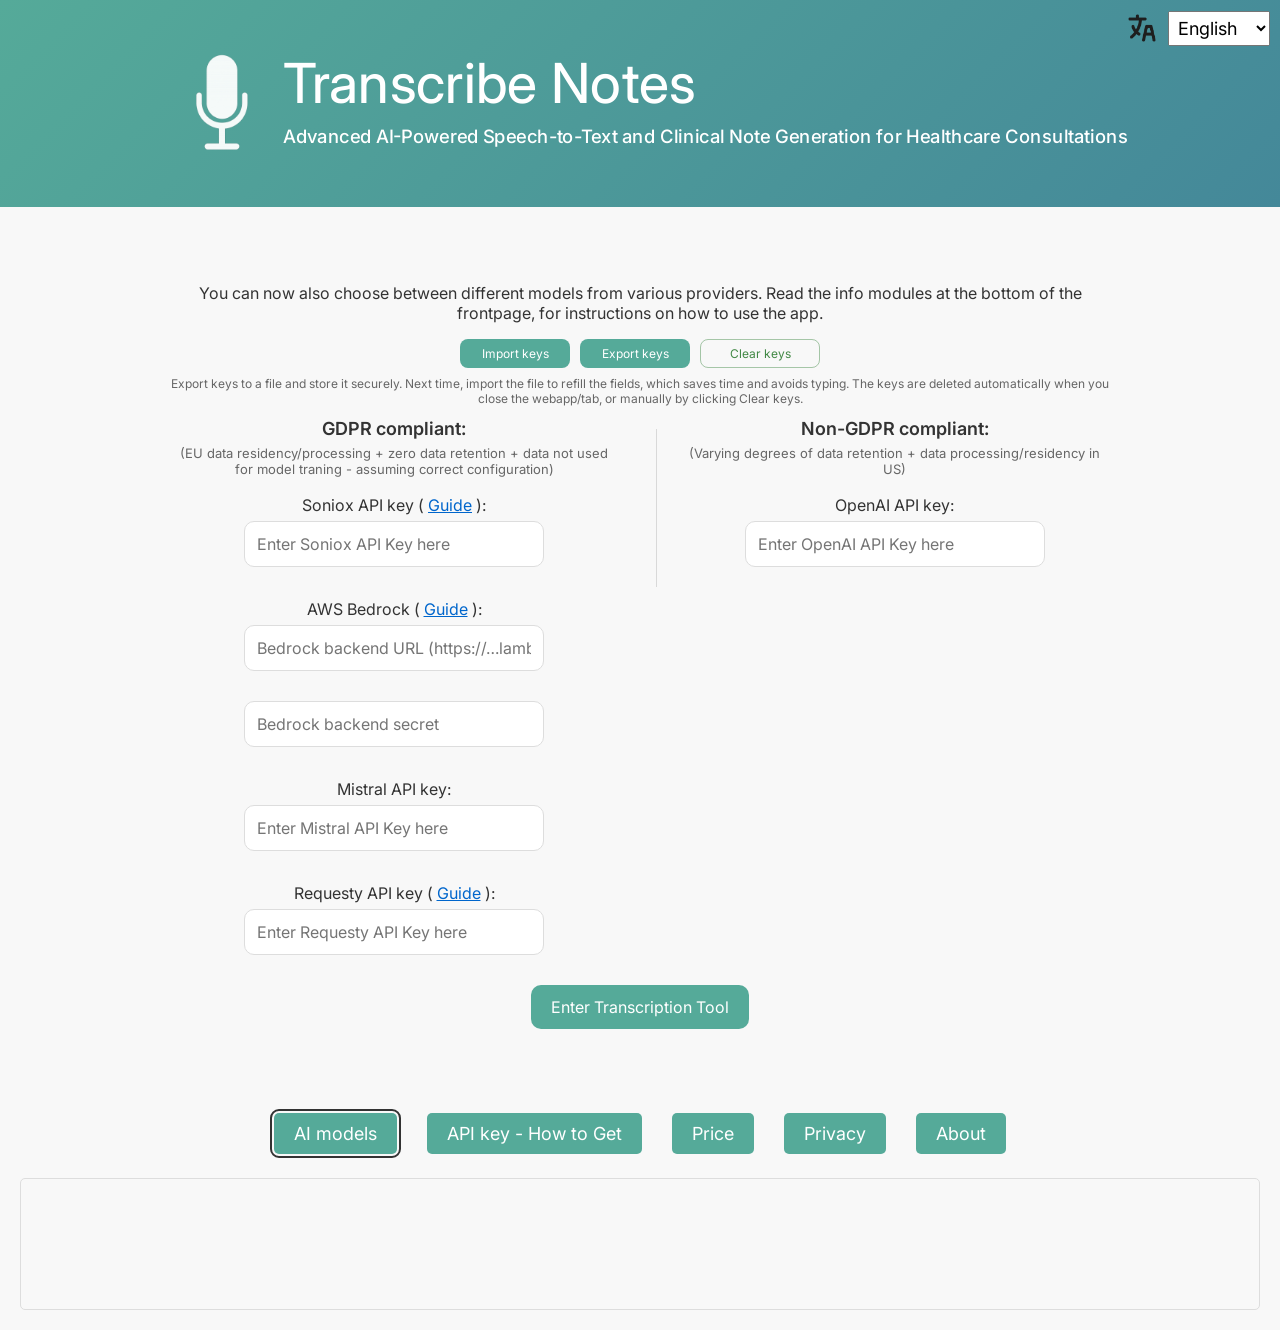
==== commit 6e19ae21: "Add files via upload" ====
--- a/index.html
+++ b/index.html
@@ -24,9 +24,7 @@
 
 
   <!-- Import Google Fonts -->
-  <link rel="icon" href="./favicon.ico" sizes="any">
-  
-  <link rel="icon" type="image/png" href="./favicon-16x16.png" sizes="16x16">
+  <link rel="icon" type="image/png" href="./favicon-32x32.png" sizes="32x32">
   <link rel="apple-touch-icon" href="./apple-touch-icon.png">
   <link href="https://fonts.googleapis.com/css2?family=Vollkorn&display=swap" rel="stylesheet">
   <link href="https://fonts.googleapis.com/css2?family=Roboto:wght@300;400;500&family=Merriweather:wght@300;400&display=swap" rel="stylesheet">
@@ -791,18 +789,6 @@
     <!-- This text is replaced by the language file (e.g. "Dont have an API-key yet? ...") -->
     <p id="start-text">To get started, please enter your OpenAI API key:</p>
 
-    <!-- New: Prompt Profile ID (optional) -->
-    <p id="prompt-profile-label">Prompt profile ID (optional):</p>
-    <input
-      type="text"
-      id="promptProfileInput"
-      placeholder='e.g. "David1"'
-      autocomplete="off"
-    >
-    <p id="prompt-profile-hint" style="font-size: 14px; color: #666; margin-top: -10px;">
-      Used to save your custom prompts on this device, independent of your API key.
-    </p>
-
     <div class="keys-io-row">
       <button type="button" id="importKeysBtn" class="keys-io-btn">Import keys</button>
       <button type="button" id="exportKeysBtn" class="keys-io-btn">Export keys</button>
@@ -810,7 +796,7 @@
         type="button"
         id="clearKeysBtn"
         class="keys-io-btn keys-io-btn--ghost-green"
-        title="Clears key/secret/url fields (does not affect Prompt profile)"
+        title="Clears key, secret and URL fields only"
       >
         <span>Clear keys</span>
       </button>
@@ -1155,28 +1141,12 @@
     });
 
     const enterTranscriptionBtn    = document.getElementById("enterTranscriptionBtn");
-    const promptProfileInput       = document.getElementById("promptProfileInput");
     const apiKeyInput              = document.getElementById("apiKeyInput");
     const sonioxKeyInput           = document.getElementById("sonioxKeyInput");
     const mistralKeyInput          = document.getElementById("mistralKeyInput");
     const requestyKeyInput         = document.getElementById("requestyKeyInput");
     const bedrockBackendUrlInput    = document.getElementById("bedrockBackendUrlInput");
     const bedrockBackendSecretInput = document.getElementById("bedrockBackendSecretInput");
-
-    // 0) Hydrate prompt profile input from centralized PromptManager storage (device persistent)
-    if (promptProfileInput) {
-      try {
-        if (typeof PromptManager?.hydratePromptProfileInput === "function") {
-          PromptManager.hydratePromptProfileInput(promptProfileInput);
-        } else {
-          const storedProfile = (typeof PromptManager?.getPromptProfileId === "function")
-            ? (PromptManager.getPromptProfileId() || "").trim()
-            : ((localStorage.getItem("prompt_profile_id") || "").trim());
-          if (storedProfile && !promptProfileInput.value) promptProfileInput.value = storedProfile;
-        }
-      } catch {}
-    }
-
 
     // 1) Prefill all fields from sessionStorage (keys only live for this tab)
     if (apiKeyInput) {
@@ -2128,7 +2098,6 @@
     }
 
     function commitEnterState() {
-      const promptProfileId = String(promptProfileInput?.value || "").trim();
       const values = {
         openai_api_key: String(apiKeyInput?.value || "").trim(),
         soniox_api_key: String(sonioxKeyInput?.value || "").trim(),
@@ -2141,14 +2110,13 @@
       sessionStorage.setItem("user_api_key", values.openai_api_key);
       setCookie("user_consent", "accepted", 365);
       try {
-        if (typeof PromptManager?.commitPromptProfileInput === "function") {
-          PromptManager.commitPromptProfileInput(promptProfileId);
-        } else if (typeof PromptManager?.setPromptProfileId === "function") {
-          PromptManager.setPromptProfileId(promptProfileId);
-        } else if (promptProfileId) {
-          localStorage.setItem("prompt_profile_id", promptProfileId);
-        } else {
-          localStorage.removeItem("prompt_profile_id");
+        // Preserve an existing legacy namespace. New browsers use one hidden
+        // default namespace, initialized only after the entered key is stored
+        // so older API-key-based prompts can be migrated safely.
+        if (typeof PromptManager?.ensurePromptProfileId === "function") {
+          PromptManager.ensurePromptProfileId();
+        } else if (!String(localStorage.getItem("prompt_profile_id") || "").trim()) {
+          localStorage.setItem("prompt_profile_id", "default");
         }
       } catch {}
     }
